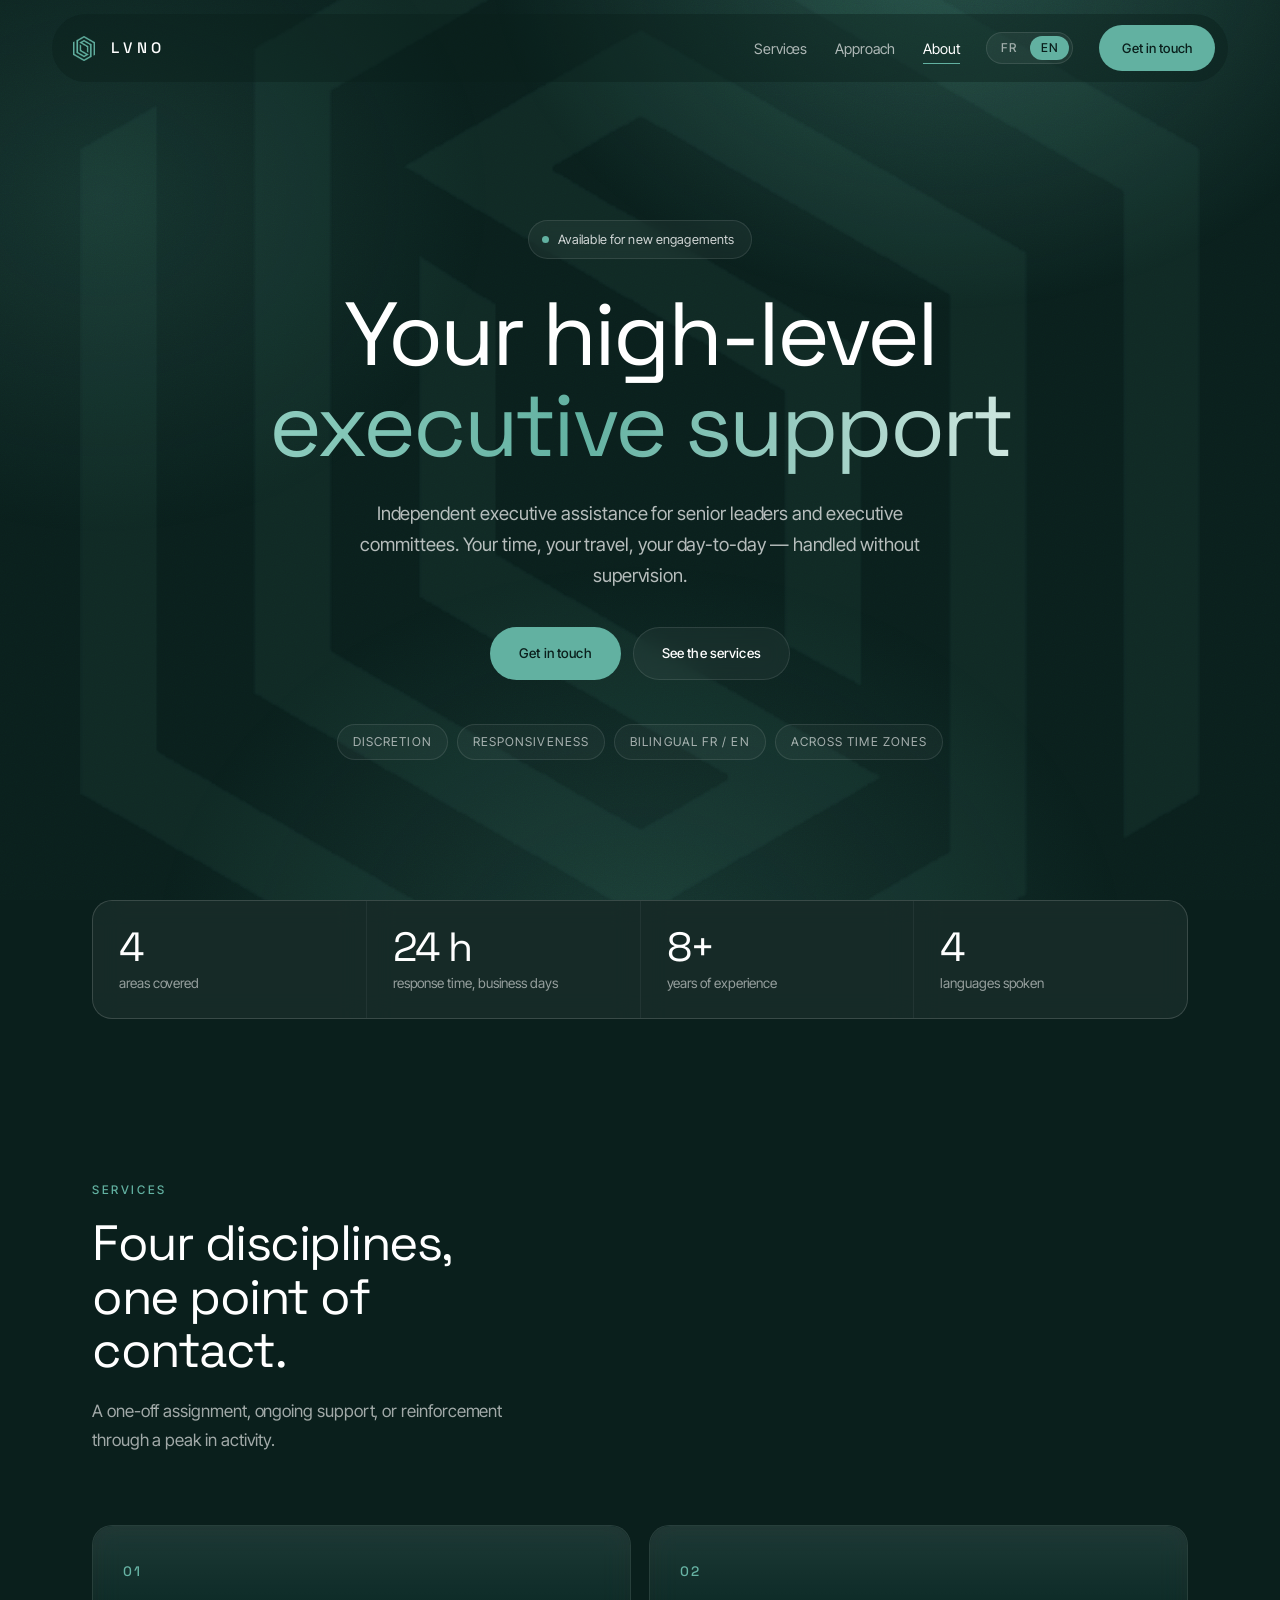
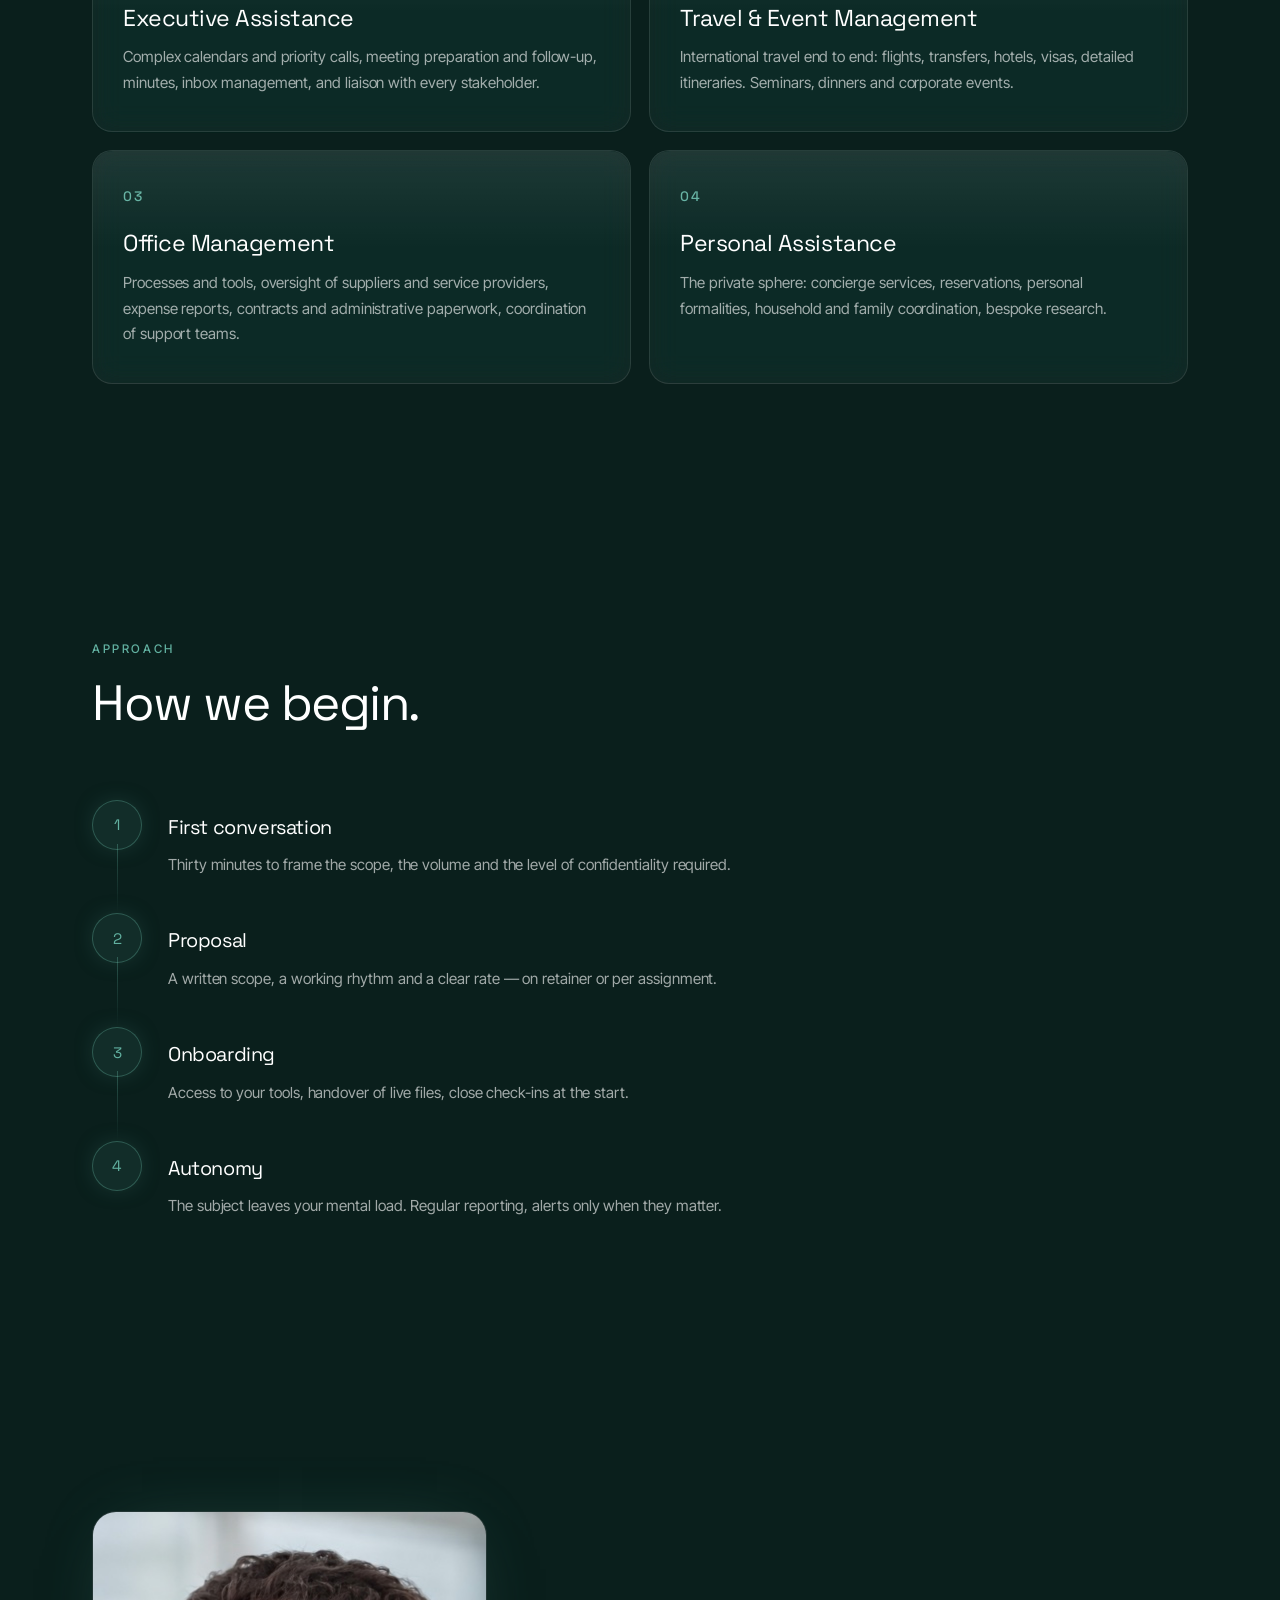
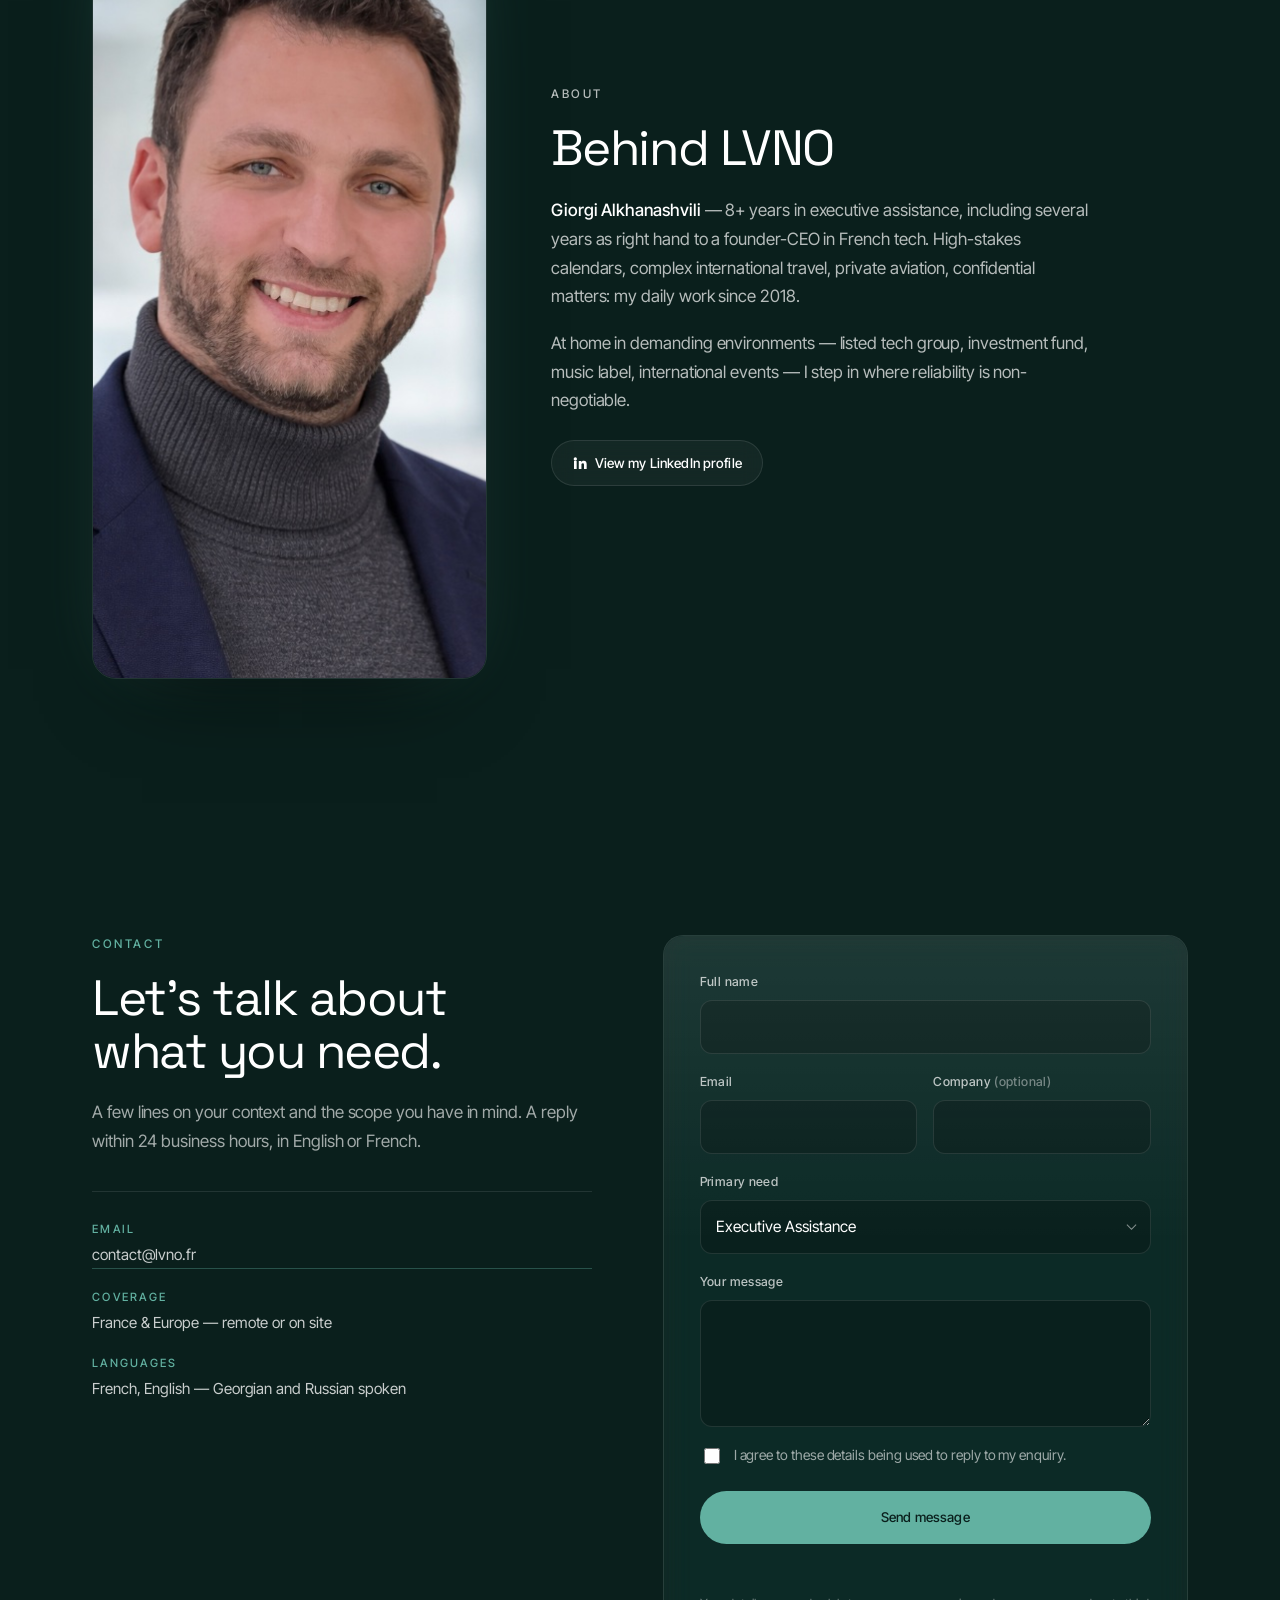
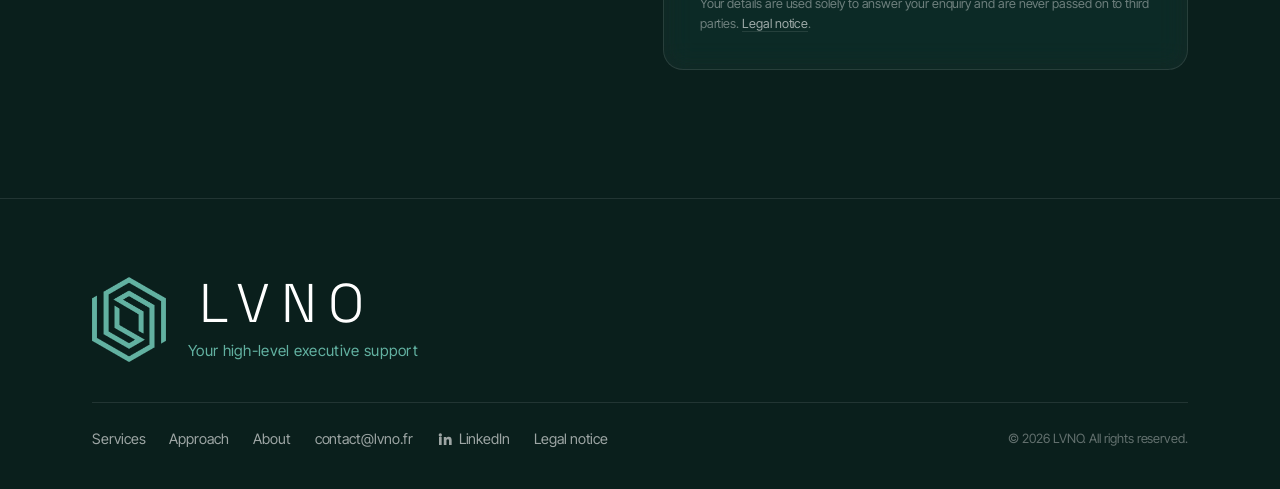
==== en/index.html @ 94e3a3c3 "Direction sombre retenue, site bilingue FR/EN - option B promue en index.html, directions A et C sup" ====
<!DOCTYPE html>
<html lang="en">
<head>
<meta charset="utf-8">
<meta name="viewport" content="width=device-width, initial-scale=1">
<title>LVNO — Your high-level executive support</title>
<meta name="description" content="LVNO — premium executive assistance for senior leaders and executive committees. High-stakes calendars, international travel, office management, personal assistance.">
<meta name="theme-color" content="#0A1F1C">
<link rel="canonical" href="https://lvno.fr/en/">
<link rel="alternate" hreflang="fr" href="https://lvno.fr/">
<link rel="alternate" hreflang="en" href="https://lvno.fr/en/">
<link rel="alternate" hreflang="x-default" href="https://lvno.fr/">

<meta property="og:type" content="website">
<meta property="og:url" content="https://lvno.fr/en/">
<meta property="og:site_name" content="LVNO">
<meta property="og:title" content="LVNO — Your high-level executive support">
<meta property="og:description" content="Premium executive assistance for senior leaders and executive committees. Absolute discretion, unwavering standards.">
<meta property="og:locale" content="en_GB">
<meta property="og:locale:alternate" content="fr_FR">

<link rel="icon" href="/assets/img/favicon.png" sizes="180x180">
<link rel="apple-touch-icon" href="/assets/img/favicon.png">
<link rel="preconnect" href="https://fonts.googleapis.com">
<link rel="preconnect" href="https://fonts.gstatic.com" crossorigin>
<link href="https://fonts.googleapis.com/css2?family=Space+Grotesk:wght@300;400;500;600&family=Inter+Tight:wght@300;400;500&display=swap" rel="stylesheet">
<link rel="stylesheet" href="/assets/css/base.css">
<link rel="stylesheet" href="/assets/css/style.css">

<script type="application/ld+json">
{
  "@context": "https://schema.org",
  "@type": "ProfessionalService",
  "name": "LVNO",
  "description": "Premium executive assistance for senior leaders and executive committees.",
  "url": "https://lvno.fr/en/",
  "email": "contact@lvno.fr",
  "areaServed": "Europe",
  "availableLanguage": ["en", "fr"],
  "slogan": "Your high-level executive support",
  "founder": {
    "@type": "Person",
    "name": "Giorgi Alkhanashvili",
    "jobTitle": "Executive Assistant",
    "sameAs": "https://www.linkedin.com/in/giorgi-alkhanashvili"
  }
}
</script>
</head>
<body>

<a class="skip-link" href="#services">Skip to content</a>
<div class="aura" aria-hidden="true"></div>
<div class="grain" aria-hidden="true"></div>
<div class="progress" data-progress aria-hidden="true"></div>

<header class="hdr" data-header>
  <div class="hdr-pill">
    <a class="wordmark" href="#top" aria-label="LVNO, home">
      <span class="mark mark-sm" aria-hidden="true"></span>
      <span class="wordmark-txt">LVNO</span>
    </a>

    <nav class="nav" data-nav aria-label="Main navigation">
      <ul>
        <li><a href="#services">Services</a></li>
        <li><a href="#approach">Approach</a></li>
        <li><a href="#about">About</a></li>
      </ul>
    </nav>

    <p class="lang" aria-label="Site language">
      <a href="/" hreflang="fr" lang="fr">FR</a>
      <span class="lang-on" aria-current="true">EN</span>
    </p>

    <a class="btn btn-solid hdr-cta" href="#contact">Get in touch</a>

    <button class="burger" data-nav-toggle aria-expanded="false"
            aria-label="Open menu" data-label-open="Open menu" data-label-close="Close menu">
      <span></span><span></span>
    </button>
  </div>
</header>

<main id="top">

  <!-- ================================================================ HERO -->
  <section class="hero">
    <div class="container hero-in">
      <p class="badge reveal"><i aria-hidden="true"></i>Available for new engagements</p>
      <h1 class="display reveal" data-delay="1">
        Your high-level<br><span class="grad">executive support</span>
      </h1>
      <p class="lede reveal" data-delay="2">
        Independent executive assistance for senior leaders and executive committees.
        Your time, your travel, your day-to-day — handled without supervision.
      </p>
      <div class="actions reveal" data-delay="3">
        <a class="btn btn-solid" href="#contact">Get in touch</a>
        <a class="btn btn-glass" href="#services">See the services</a>
      </div>
      <ul class="chips reveal" data-delay="4">
        <li>Discretion</li><li>Responsiveness</li><li>Bilingual FR&nbsp;/&nbsp;EN</li><li>Across time zones</li>
      </ul>
    </div>
    <span class="hero-mark mark" aria-hidden="true"></span>
  </section>

  <!-- =============================================================== STATS -->
  <section class="stats-band" aria-label="Key figures">
    <div class="container">
      <ul class="stats">
        <li class="reveal">
          <strong><span data-count-to="4">4</span></strong>
          <span class="stat-lbl">areas covered</span>
        </li>
        <li class="reveal" data-delay="1">
          <strong><span data-count-to="24">24</span> h</strong>
          <span class="stat-lbl">response time, business days</span>
        </li>
        <li class="reveal" data-delay="2">
          <strong><span data-count-to="8">8</span>+</strong>
          <span class="stat-lbl">years of experience</span>
        </li>
        <li class="reveal" data-delay="3">
          <strong><span data-count-to="4">4</span></strong>
          <span class="stat-lbl">languages spoken</span>
        </li>
      </ul>
    </div>
  </section>

  <!-- ============================================================ SERVICES -->
  <section class="sec services" id="services">
    <div class="container">
      <header class="sec-head reveal">
        <p class="tag">Services</p>
        <h2 class="h2">Four disciplines,<br>one point of contact.</h2>
        <p class="sec-lede">A one-off assignment, ongoing support, or reinforcement through a peak in activity.</p>
      </header>

      <div class="bento" data-spotlight>
        <article class="glass tile reveal">
          <span class="tile-n">01</span>
          <h3>Executive Assistance</h3>
          <p>Complex calendars and priority calls, meeting preparation and follow-up, minutes, inbox management, and liaison with every stakeholder.</p>
        </article>
        <article class="glass tile reveal" data-delay="1">
          <span class="tile-n">02</span>
          <h3>Travel &amp; Event Management</h3>
          <p>International travel end to end: flights, transfers, hotels, visas, detailed itineraries. Seminars, dinners and corporate events.</p>
        </article>
        <article class="glass tile reveal" data-delay="2">
          <span class="tile-n">03</span>
          <h3>Office Management</h3>
          <p>Processes and tools, oversight of suppliers and service providers, expense reports, contracts and administrative paperwork, coordination of support teams.</p>
        </article>
        <article class="glass tile reveal" data-delay="3">
          <span class="tile-n">04</span>
          <h3>Personal Assistance</h3>
          <p>The private sphere: concierge services, reservations, personal formalities, household and family coordination, bespoke research.</p>
        </article>
      </div>
    </div>
  </section>

  <!-- ============================================================ APPROACH -->
  <section class="sec methode" id="approach">
    <div class="container">
      <header class="sec-head reveal">
        <p class="tag">Approach</p>
        <h2 class="h2">How we begin.</h2>
      </header>
      <ol class="stepper">
        <li class="stp reveal"><span class="stp-n">1</span>
          <div><h3>First conversation</h3><p>Thirty minutes to frame the scope, the volume and the level of confidentiality required.</p></div></li>
        <li class="stp reveal" data-delay="1"><span class="stp-n">2</span>
          <div><h3>Proposal</h3><p>A written scope, a working rhythm and a clear rate — on retainer or per assignment.</p></div></li>
        <li class="stp reveal" data-delay="2"><span class="stp-n">3</span>
          <div><h3>Onboarding</h3><p>Access to your tools, handover of live files, close check-ins at the start.</p></div></li>
        <li class="stp reveal" data-delay="3"><span class="stp-n">4</span>
          <div><h3>Autonomy</h3><p>The subject leaves your mental load. Regular reporting, alerts only when they matter.</p></div></li>
      </ol>
    </div>
  </section>

  <!-- =============================================================== ABOUT -->
  <section class="sec about" id="about">
    <div class="container about-grid">
      <figure class="portrait reveal">
        <img src="/assets/img/giorgi.jpg" width="659" height="768"
             alt="Portrait of Giorgi Alkhanashvili" loading="lazy" decoding="async">
      </figure>

      <div class="about-text">
        <p class="tag reveal">About</p>
        <h2 class="h2 reveal" data-delay="1">Behind LVNO</h2>
        <p class="reveal" data-delay="2">
          <strong>Giorgi Alkhanashvili</strong> — 8+ years in executive assistance,
          including several years as right hand to a founder-CEO in French tech.
          High-stakes calendars, complex international travel, private aviation,
          confidential matters: my daily work since 2018.
        </p>
        <p class="reveal" data-delay="3">
          At home in demanding environments — listed tech group, investment fund,
          music label, international events — I step in where reliability
          is non-negotiable.
        </p>
        <p class="reveal" data-delay="4">
          <a class="btn btn-glass btn-sm" href="https://www.linkedin.com/in/giorgi-alkhanashvili"
             target="_blank" rel="noopener noreferrer">
            <svg class="ico" viewBox="0 0 24 24" fill="currentColor" aria-hidden="true"><path d="M4.98 3.5a2.5 2.5 0 1 1 0 5 2.5 2.5 0 0 1 0-5ZM3 9h4v12H3V9Zm7 0h3.8v1.7h.05c.53-1 1.83-2.05 3.76-2.05C21.15 8.65 22 10.9 22 14v7h-4v-6.2c0-1.5-.53-2.5-1.85-2.5-1 0-1.6.67-1.87 1.32-.1.23-.12.55-.12.87V21h-4V9Z"/></svg>
            View my LinkedIn profile
          </a>
        </p>
      </div>
    </div>
  </section>

  <!-- ============================================================= CONTACT -->
  <section class="sec contact" id="contact">
    <div class="container contact-grid">
      <div>
        <p class="tag reveal">Contact</p>
        <h2 class="h2 reveal" data-delay="1">Let’s talk about<br>what you need.</h2>
        <p class="sec-lede reveal" data-delay="2">
          A few lines on your context and the scope you have in mind.
          A reply within 24 business hours, in English or French.
        </p>
        <ul class="meta reveal" data-delay="3">
          <li><span>Email</span><a href="mailto:contact@lvno.fr">contact@lvno.fr</a></li>
          <li><span>Coverage</span>France &amp; Europe — remote or on site</li>
          <li><span>Languages</span>French, English — Georgian and Russian spoken</li>
        </ul>
      </div>

      <form class="glass form reveal" data-delay="2" data-form
            action="https://formspree.io/f/REMPLACER_PAR_VOTRE_ID" method="POST" novalidate
            data-msg-invalid="Please complete the highlighted fields."
            data-msg-unset="This form is not configured yet: add your Formspree URL to the form’s action attribute. In the meantime, please write to contact@lvno.fr."
            data-msg-sending="Sending…"
            data-msg-ok="Message sent. You will hear back within 24 business hours."
            data-msg-error="Sending failed. Please try again, or write to contact@lvno.fr.">
        <div class="f"><label for="f-name">Full name</label>
          <input id="f-name" name="name" type="text" autocomplete="name" required></div>
        <div class="f2">
          <div class="f"><label for="f-mail">Email</label>
            <input id="f-mail" name="email" type="email" autocomplete="email" required></div>
          <div class="f"><label for="f-co">Company <em>(optional)</em></label>
            <input id="f-co" name="company" type="text" autocomplete="organization"></div>
        </div>
        <div class="f"><label for="f-need">Primary need</label>
          <div class="sel"><select id="f-need" name="need">
            <option>Executive Assistance</option><option>Travel &amp; Event Management</option>
            <option>Office Management</option><option>Personal Assistance</option>
            <option>Other / to be defined</option>
          </select></div></div>
        <div class="f"><label for="f-msg">Your message</label>
          <textarea id="f-msg" name="message" rows="4" required></textarea></div>
        <label class="consent"><input type="checkbox" name="consent" required>
          <span>I agree to these details being used to reply to my enquiry.</span></label>
        <input class="gotcha" type="text" name="_gotcha" tabindex="-1" autocomplete="off" aria-hidden="true">
        <input type="hidden" name="_subject" value="New enquiry from lvno.fr (EN)">
        <button class="btn btn-solid btn-block" type="submit" data-submit>
          <span class="btn-label">Send message</span></button>
        <p class="form-status" data-status role="status" aria-live="polite"></p>
        <p class="form-note">Your details are used solely to answer your enquiry
          and are never passed on to third parties.
          <a href="/en/legal-notice.html">Legal notice</a>.</p>
      </form>
    </div>
  </section>
</main>

<footer class="ftr">
  <div class="container">
    <div class="ftr-lockup">
      <span class="mark" aria-hidden="true"></span>
      <div>
        <span class="ftr-word">LVNO</span>
        <span class="ftr-base">Your high-level executive support</span>
      </div>
    </div>
    <div class="ftr-bottom">
      <nav class="ftr-nav" aria-label="Footer">
        <a href="#services">Services</a>
        <a href="#approach">Approach</a>
        <a href="#about">About</a>
        <a href="mailto:contact@lvno.fr">contact@lvno.fr</a>
        <a href="https://www.linkedin.com/in/giorgi-alkhanashvili" target="_blank" rel="noopener noreferrer">
          <svg class="ico" viewBox="0 0 24 24" fill="currentColor" aria-hidden="true"><path d="M4.98 3.5a2.5 2.5 0 1 1 0 5 2.5 2.5 0 0 1 0-5ZM3 9h4v12H3V9Zm7 0h3.8v1.7h.05c.53-1 1.83-2.05 3.76-2.05C21.15 8.65 22 10.9 22 14v7h-4v-6.2c0-1.5-.53-2.5-1.85-2.5-1 0-1.6.67-1.87 1.32-.1.23-.12.55-.12.87V21h-4V9Z"/></svg>
          LinkedIn</a>
        <a href="/en/legal-notice.html">Legal notice</a>
      </nav>
      <p class="ftr-legal">© <span data-year>2026</span> LVNO. All rights reserved.</p>
    </div>
  </div>
</footer>

<script src="/assets/js/site.js" defer></script>
<script>
/* Spotlight that follows the cursor across the services grid. */
(function () {
  if (window.matchMedia('(prefers-reduced-motion: reduce)').matches) { return; }
  if (!window.matchMedia('(hover: hover)').matches) { return; }
  var grid = document.querySelector('[data-spotlight]');
  if (!grid) { return; }
  var tiles = Array.prototype.slice.call(grid.querySelectorAll('.tile'));
  var queued = false, ev = null;
  grid.addEventListener('pointermove', function (e) {
    ev = e;
    if (queued) { return; }
    queued = true;
    requestAnimationFrame(function () {
      queued = false;
      tiles.forEach(function (t) {
        var r = t.getBoundingClientRect();
        t.style.setProperty('--mx', (ev.clientX - r.left) + 'px');
        t.style.setProperty('--my', (ev.clientY - r.top) + 'px');
      });
    });
  });
  grid.addEventListener('pointerleave', function () {
    tiles.forEach(function (t) { t.style.removeProperty('--mx'); t.style.removeProperty('--my'); });
  });
})();
</script>
</body>
</html>
---- assets/css/base.css ----
/* ==========================================================================
   LVNO — socle commun aux trois directions
   Charte dérivée du logo : #62B1A1 (hsl 168 34% 54%)
   ========================================================================== */

:root{
  /* --- Marque, extraite du logo --------------------------------------- */
  --brand:      #62B1A1;   /* couleur exacte du logo */
  --brand-600:  #4E9C8C;
  --brand-700:  #3A8172;
  --brand-800:  #2A6156;   /* seuil AA pour du texte sur fond clair */
  --brand-900:  #16382F;

  /* --- Encres et papiers (neutres refroidis vers la teinte 168) ------- */
  --ink:        #0A1F1C;
  --ink-2:      #102B26;
  --ink-3:      #1A3B34;
  --text:       #16241F;
  --muted:      #5F6F6A;
  --paper:      #F7F9F8;
  --tint-50:    #F2F8F6;
  --tint-100:   #E3F0EC;
  --tint-200:   #C7E1DA;
  --line:       #DDE6E3;

  /* --- Rôles : le contraste impose le sens de lecture ----------------- */
  --on-brand:   var(--ink);          /* le blanc sur le vert logo = 2,5:1 */
  --accent-txt: var(--brand-800);    /* vert lisible sur fond clair */
  --on-dark:    rgba(255,255,255,.74);

  --wrap: 1200px;
  --gutter: clamp(20px, 5vw, 52px);
  --ease: cubic-bezier(.22,.61,.36,1);
  --ease-out: cubic-bezier(.16,1,.3,1);
}

*,*::before,*::after{ box-sizing:border-box; }

html{ -webkit-text-size-adjust:100%; }
@media (prefers-reduced-motion:no-preference){ html{ scroll-behavior:smooth; } }

body{
  margin:0;
  background:var(--paper);
  color:var(--text);
  -webkit-font-smoothing:antialiased;
  -moz-osx-font-smoothing:grayscale;
  overflow-x:hidden;
  font-synthesis-weight:none;
}

img,svg{ max-width:100%; display:block; }
a{ color:inherit; text-decoration:none; }
h1,h2,h3,h4{ margin:0; font-weight:inherit; }
p{ margin:0 0 1.1em; }
ul,ol{ margin:0; padding:0; list-style:none; }
button{ font:inherit; color:inherit; }

::selection{ background:var(--brand); color:var(--ink); }

.container{
  width:100%; max-width:var(--wrap);
  margin-inline:auto; padding-inline:var(--gutter);
}

.skip-link{ position:absolute; left:-9999px; top:0; z-index:200;
  background:var(--ink); color:#fff; padding:12px 18px; }
.skip-link:focus{ left:12px; top:12px; }

:focus-visible{ outline:2px solid var(--brand); outline-offset:3px; border-radius:2px; }

.sr-only{
  position:absolute; width:1px; height:1px; padding:0; margin:-1px;
  overflow:hidden; clip:rect(0 0 0 0); white-space:nowrap; border:0;
}

/* ============ Le sigle, recoloré par masque ==============================
   Le PNG du logo sert de masque alpha : la forme prend donc `currentColor`
   et suit la couleur du contexte (vert sur clair, blanc sur sombre).
   ======================================================================== */

.mark{ display:none; aspect-ratio:781/900; }

/* Sans prise en charge des masques, mieux vaut ne rien afficher qu'un aplat. */
@supports ((-webkit-mask-image:url("../img/logo-mask.png")) or (mask-image:url("../img/logo-mask.png"))){
  .mark{
    display:block;
    background-color:currentColor;
    -webkit-mask:url("../img/logo-mask.png") center/contain no-repeat;
            mask:url("../img/logo-mask.png") center/contain no-repeat;
  }
}
.mark-sm{ width:22px; }
.mark-md{ width:34px; }

/* ============ Apparition au défilement ================================= */

.reveal{
  opacity:0; transform:translateY(20px);
  transition:opacity .85s var(--ease-out), transform .85s var(--ease-out);
  transition-delay:calc(var(--d,0) * 90ms);
}
.reveal.is-visible{ opacity:1; transform:none; }

@media (prefers-reduced-motion:reduce){
  *,*::before,*::after{
    animation-duration:.001ms !important; animation-iteration-count:1 !important;
    transition-duration:.001ms !important;
  }
  .reveal{ opacity:1; transform:none; }
}

/* ============ Champ leurre anti-spam =================================== */
.gotcha{ position:absolute; left:-9999px; width:1px; height:1px; opacity:0; }
---- assets/css/style.css ----
/* ==========================================================================
   LVNO — feuille de style du site
   Fond encre, halos dégradés, cartes en verre dépoli, grain fin.
   ========================================================================== */

body{
  --sans:    "Inter Tight", -apple-system, BlinkMacSystemFont, "Segoe UI", Helvetica, sans-serif;
  --display: "Space Grotesk", var(--sans);

  --glass:        rgba(255,255,255,.045);
  --glass-line:   rgba(255,255,255,.10);
  --glass-line-2: rgba(107,190,172,.32);

  background:var(--ink);
  color:var(--on-dark);
  font-family:var(--sans);
  font-size:17px; font-weight:400; line-height:1.68; letter-spacing:-.004em;
}

/* ------------------------------------------------- Halos et grain de fond */
.aura{
  position:fixed; inset:0; z-index:0; pointer-events:none;
  background:
    radial-gradient(58vw 46vw at 74% -6%,  rgba(98,177,161,.30), transparent 62%),
    radial-gradient(46vw 40vw at 8%  22%, rgba(98,177,161,.14), transparent 66%),
    radial-gradient(60vw 50vw at 50% 108%, rgba(98,177,161,.16), transparent 64%);
  animation:breathe 20s ease-in-out infinite alternate;
}
@keyframes breathe{ from{ opacity:.85; transform:scale(1); } to{ opacity:1; transform:scale(1.06); } }

.grain{
  position:fixed; inset:0; z-index:1; pointer-events:none; opacity:.5;
  mix-blend-mode:overlay;
  background-image:url("data:image/svg+xml,%3Csvg xmlns='http://www.w3.org/2000/svg' width='140' height='140'%3E%3Cfilter id='n'%3E%3CfeTurbulence type='fractalNoise' baseFrequency='.9' numOctaves='3'/%3E%3C/filter%3E%3Crect width='140' height='140' filter='url(%23n)' opacity='.42'/%3E%3C/svg%3E");
}

main,.hdr,.ftr{ position:relative; z-index:2; }

.progress{ position:fixed; top:0; left:0; right:0; height:2px; z-index:80; pointer-events:none; }
.progress::after{
  content:""; display:block; height:100%;
  background:linear-gradient(90deg, var(--brand-700), var(--brand));
  transform:scaleX(var(--p,0)); transform-origin:left;
}

/* ------------------------------------------------------- En-tête en pilule */
.hdr{ position:fixed; inset:14px 0 auto 0; z-index:70; padding-inline:var(--gutter); }
.hdr-pill{
  display:flex; align-items:center; gap:26px;
  max-width:var(--wrap); margin-inline:auto;
  padding:10px 12px 10px 20px; border-radius:999px;
  background:rgba(10,31,28,.42); border:1px solid transparent;
  transition:background .5s var(--ease), border-color .5s var(--ease),
             backdrop-filter .5s var(--ease), box-shadow .5s var(--ease);
}
.hdr.is-stuck .hdr-pill{
  background:rgba(10,31,28,.62); border-color:var(--glass-line);
  backdrop-filter:saturate(160%) blur(18px); -webkit-backdrop-filter:saturate(160%) blur(18px);
  box-shadow:0 20px 50px -34px rgba(0,0,0,.9);
}

.wordmark{ display:inline-flex; align-items:center; gap:11px; margin-right:auto; color:var(--brand); }
.wordmark .mark{ filter:drop-shadow(0 0 12px rgba(98,177,161,.5)); }
.wordmark-txt{
  font-family:var(--display); font-size:.95rem; font-weight:500;
  letter-spacing:.32em; text-indent:.32em; color:#fff;
}

.nav ul{ display:flex; gap:28px; }
.nav a{
  font-size:.9rem; color:rgba(255,255,255,.66); padding:6px 0; position:relative;
  transition:color .35s var(--ease);
}
.nav a::after{
  content:""; position:absolute; left:0; right:0; bottom:-1px; height:1px;
  background:var(--brand); transform:scaleX(0); transform-origin:left;
  transition:transform .45s var(--ease);
}
.nav a:hover{ color:#fff; }
.nav a:hover::after,.nav a.is-active::after{ transform:scaleX(1); }
.nav a.is-active{ color:#fff; }

/* --------------------------------------------------- Sélecteur de langue */
.lang{
  display:flex; align-items:center; gap:2px; margin:0; padding:3px; flex:none;
  border-radius:999px; background:rgba(255,255,255,.05); border:1px solid var(--glass-line);
  font-size:.76rem; font-weight:500; letter-spacing:.06em;
}
.lang a,.lang .lang-on{ padding:5px 11px; border-radius:999px; line-height:1.2; }
.lang .lang-on{ background:var(--brand); color:var(--on-brand); }
.lang a{ color:rgba(255,255,255,.58); transition:color .3s var(--ease), background .3s var(--ease); }
.lang a:hover{ color:#fff; background:rgba(255,255,255,.07); }

.burger{
  display:none; width:40px; height:40px; padding:0; position:relative;
  background:none; border:1px solid var(--glass-line); border-radius:999px; cursor:pointer;
}
.burger span{
  position:absolute; left:11px; right:11px; height:1px; background:#fff;
  transition:transform .35s var(--ease);
}
.burger span:first-child{ top:16px; }
.burger span:last-child{ bottom:16px; }
.burger[aria-expanded="true"] span:first-child{ transform:translateY(4px) rotate(45deg); }
.burger[aria-expanded="true"] span:last-child{ transform:translateY(-4px) rotate(-45deg); }

/* ------------------------------------------------------------- Boutons */
.btn{
  display:inline-flex; align-items:center; justify-content:center; gap:.5em;
  padding:14px 28px; border:1px solid transparent; border-radius:999px;
  font-size:.84rem; font-weight:500; letter-spacing:.01em; cursor:pointer;
  transition:background .4s var(--ease), color .4s var(--ease),
             transform .4s var(--ease), box-shadow .4s var(--ease), border-color .4s var(--ease);
}
/* Le vert du logo n'accepte pas de blanc lisible : texte encre. */
.btn-solid{ background:var(--brand); color:var(--on-brand); font-weight:500; box-shadow:0 0 0 0 rgba(98,177,161,.5); }
.btn-solid:hover{ background:#78C0B1; transform:translateY(-2px); box-shadow:0 16px 44px -18px rgba(98,177,161,.75); }
.btn-glass{ background:var(--glass); color:#fff; border-color:var(--glass-line);
  backdrop-filter:blur(10px); -webkit-backdrop-filter:blur(10px); }
.btn-glass:hover{ border-color:var(--glass-line-2); transform:translateY(-2px); }
.btn-block{ width:100%; }
.btn[disabled]{ opacity:.55; cursor:progress; transform:none; }
.hdr-cta{ padding:11px 22px; font-size:.82rem; }
.btn-sm{ padding:11px 20px; font-size:.84rem; }
.ico{ width:16px; height:16px; flex:none; }

/* ---------------------------------------------------------------- Hero */
.hero{
  position:relative; min-height:100svh; display:grid; place-items:center;
  padding:170px 0 90px; text-align:center; overflow:hidden;
}
.hero-in{ position:relative; z-index:2; }
.hero-mark{
  position:absolute; z-index:0; bottom:-24vh; left:50%;
  width:min(96vw,1120px); transform:translateX(-50%);
  color:var(--brand); opacity:.07; pointer-events:none;
}

.badge{
  display:inline-flex; align-items:center; gap:9px; margin:0 auto 30px;
  padding:8px 17px 8px 13px; border-radius:999px;
  background:var(--glass); border:1px solid var(--glass-line);
  backdrop-filter:blur(10px); -webkit-backdrop-filter:blur(10px);
  font-size:.8rem; letter-spacing:.01em; color:rgba(255,255,255,.8);
}
.badge i{ width:7px; height:7px; border-radius:50%; background:var(--brand); flex:none;
  box-shadow:0 0 0 0 rgba(98,177,161,.7); animation:pulse 2.6s ease-out infinite; }
@keyframes pulse{
  0%{ box-shadow:0 0 0 0 rgba(98,177,161,.65); }
  70%{ box-shadow:0 0 0 9px rgba(98,177,161,0); }
  100%{ box-shadow:0 0 0 0 rgba(98,177,161,0); }
}

.display{
  font-family:var(--display); font-weight:400;
  font-size:clamp(2.7rem,7.4vw,5.6rem); line-height:1.02; letter-spacing:-.035em;
  color:#fff; margin:0 auto 26px; max-width:19ch;
}
.grad{
  background:linear-gradient(96deg,#8FCDBF 0%,#62B1A1 42%,#CFE7E0 100%);
  -webkit-background-clip:text; background-clip:text;
  -webkit-text-fill-color:transparent; color:transparent;
}
.lede{ font-size:clamp(1.02rem,1.5vw,1.16rem); color:rgba(255,255,255,.7); max-width:56ch; margin:0 auto 36px; }
.actions{ display:flex; justify-content:center; gap:12px; flex-wrap:wrap; }

.chips{ display:flex; justify-content:center; gap:9px; flex-wrap:wrap; margin-top:44px; }
.chips li{
  padding:7px 15px; border-radius:999px;
  background:rgba(255,255,255,.035); border:1px solid var(--glass-line);
  font-size:.76rem; letter-spacing:.09em; text-transform:uppercase; color:rgba(255,255,255,.62);
}

/* ---------------------------------------------- Repères sous le hero */
.stats-band{ position:relative; z-index:2; padding:0 0 clamp(16px,3vw,34px); }
.stats{
  display:grid; grid-template-columns:repeat(4,minmax(0,1fr)); gap:1px;
  background:var(--glass-line);
  border:1px solid var(--glass-line); border-radius:20px; overflow:hidden;
}
.stats li{
  display:grid; gap:6px; align-content:start;
  padding:26px 26px 24px; background:rgba(10,31,28,.46);
  backdrop-filter:blur(12px); -webkit-backdrop-filter:blur(12px);
  transition:background .45s var(--ease);
}
.stats li:hover{ background:rgba(98,177,161,.07); }
.stats strong{
  font-family:var(--display); font-weight:400;
  font-size:clamp(1.9rem,3.3vw,2.55rem); line-height:1; letter-spacing:-.035em; color:#fff;
}
/* Cible le libellé seul : le <span> du compteur vit dans <strong>. */
.stat-lbl{ font-size:.85rem; line-height:1.45; color:rgba(255,255,255,.55); }

/* ------------------------------------------------------------ Sections */
.sec{ padding:clamp(80px,10vw,140px) 0; }
.tag{ margin:0 0 16px; font-size:.74rem; font-weight:500; letter-spacing:.22em; text-transform:uppercase; color:var(--brand); }
.h2{
  font-family:var(--display); font-weight:400;
  font-size:clamp(1.95rem,4.2vw,3.1rem); line-height:1.08; letter-spacing:-.03em; color:#fff; margin:0;
}
.sec-head{ max-width:46ch; margin-bottom:clamp(44px,5.5vw,72px); }
.sec-lede{ margin:20px 0 0; color:rgba(255,255,255,.62); max-width:50ch; }

/* Surface en verre, réutilisée par les tuiles et le formulaire */
.glass{
  position:relative;
  background:var(--glass); border:1px solid var(--glass-line); border-radius:20px;
  backdrop-filter:blur(14px) saturate(150%); -webkit-backdrop-filter:blur(14px) saturate(150%);
}
.glass::before{
  content:""; position:absolute; inset:0; border-radius:inherit; pointer-events:none;
  background:linear-gradient(180deg, rgba(255,255,255,.07), transparent 42%);
}

/* Grille de services + halo au curseur */
.bento{ display:grid; grid-template-columns:repeat(2,minmax(0,1fr)); gap:18px; }
.tile{ padding:34px 30px 36px; overflow:hidden; transition:border-color .45s var(--ease), transform .45s var(--ease); }
.tile::after{
  content:""; position:absolute; inset:0; border-radius:inherit; pointer-events:none;
  opacity:0; transition:opacity .4s var(--ease);
  background:radial-gradient(240px circle at var(--mx,50%) var(--my,50%), rgba(98,177,161,.16), transparent 70%);
}
.tile:hover{ border-color:var(--glass-line-2); transform:translateY(-3px); }
.tile:hover::after{ opacity:1; }
.tile-n{
  display:block; margin-bottom:22px;
  font-family:var(--display); font-size:.86rem; font-weight:500;
  letter-spacing:.16em; color:var(--brand);
}
.tile h3{
  font-family:var(--display); font-size:1.44rem; font-weight:400;
  letter-spacing:-.02em; line-height:1.2; color:#fff; margin:0 0 12px;
}
.tile p{ margin:0; font-size:.95rem; color:rgba(255,255,255,.62); }

/* Méthode : jalonnier vertical */
.stepper{ display:grid; gap:0; max-width:760px; }
.stp{ display:grid; grid-template-columns:52px 1fr; gap:24px; padding-bottom:36px; position:relative; }
.stp:not(:last-child)::before{
  content:""; position:absolute; left:25px; top:44px; bottom:0; width:1px;
  background:linear-gradient(180deg, var(--glass-line-2), transparent);
}
.stp-n{
  width:50px; height:50px; display:grid; place-items:center; border-radius:50%;
  background:rgba(98,177,161,.10); border:1px solid var(--glass-line-2);
  font-family:var(--display); font-size:.95rem; color:var(--brand);
  box-shadow:0 0 26px -10px rgba(98,177,161,.5);
}
.stp h3{ font-family:var(--display); font-size:1.24rem; font-weight:400; letter-spacing:-.02em; color:#fff; margin:11px 0 8px; }
.stp p{ margin:0; font-size:.95rem; color:rgba(255,255,255,.62); }

/* À propos : portrait à gauche, texte à droite */
.about-grid{
  display:grid; grid-template-columns:minmax(0,.62fr) minmax(0,1fr);
  gap:clamp(32px,5vw,72px); align-items:center;
}
.portrait{ margin:0; max-width:420px; }
.portrait img{
  width:100%; aspect-ratio:4/5; object-fit:cover; object-position:50% 20%;
  border-radius:24px; border:1px solid var(--glass-line);
  box-shadow:0 40px 90px -50px rgba(0,0,0,.9), 0 0 70px -26px rgba(98,177,161,.32);
}
.about-text p{ color:rgba(255,255,255,.7); max-width:54ch; }
.about-text strong{ color:#fff; font-weight:500; }
.about-text .h2{ margin-bottom:22px; }
.about-text .btn{ margin-top:6px; }

/* Contact */
.contact-grid{ display:grid; grid-template-columns:minmax(0,1fr) minmax(0,1.05fr); gap:clamp(40px,5.5vw,84px); align-items:start; }
.meta{ margin-top:36px; padding-top:28px; border-top:1px solid var(--glass-line); display:grid; gap:19px; font-size:.95rem; color:rgba(255,255,255,.78); }
.meta li{ display:grid; gap:3px; }
.meta li>span{ font-size:.71rem; font-weight:500; letter-spacing:.2em; text-transform:uppercase; color:var(--brand); }
.meta a{ border-bottom:1px solid var(--glass-line-2); }

.form{ padding:clamp(24px,3.4vw,36px); }
.f{ display:grid; gap:7px; margin-bottom:18px; }
.f2{ display:grid; grid-template-columns:1fr 1fr; gap:0 16px; }
.f label{ font-size:.78rem; font-weight:500; letter-spacing:.03em; color:rgba(255,255,255,.72); }
.f label em{ font-style:normal; color:rgba(255,255,255,.42); }
.f input,.f textarea,.f select{
  width:100%; font:inherit; font-size:.97rem; color:#fff;
  background:rgba(0,0,0,.22); border:1px solid var(--glass-line);
  border-radius:12px; padding:13px 15px;
  transition:border-color .35s var(--ease), background .35s var(--ease), box-shadow .35s var(--ease);
}
.f textarea{ resize:vertical; min-height:110px; line-height:1.6; }
.f input::placeholder,.f textarea::placeholder{ color:rgba(255,255,255,.34); }
.f input:hover,.f textarea:hover,.f select:hover{ border-color:rgba(255,255,255,.2); }
.f input:focus,.f textarea:focus,.f select:focus{
  outline:none; border-color:var(--brand); background:rgba(0,0,0,.3);
  box-shadow:0 0 0 3px rgba(98,177,161,.16);
}
.f [aria-invalid="true"]{ border-color:#D98A72; box-shadow:0 0 0 3px rgba(217,138,114,.14); }
.sel{ position:relative; }
.sel::after{
  content:""; position:absolute; right:16px; top:47%; width:7px; height:7px;
  border-right:1.5px solid rgba(255,255,255,.5); border-bottom:1.5px solid rgba(255,255,255,.5);
  transform:translateY(-50%) rotate(45deg); pointer-events:none;
}
.f select{ appearance:none; -webkit-appearance:none; padding-right:38px; }
.f select option{ background:var(--ink-2); color:#fff; }
.consent{ display:flex; gap:11px; align-items:flex-start; margin:6px 0 24px; cursor:pointer; }
.consent input{ margin-top:3px; width:16px; height:16px; flex:none; accent-color:var(--brand); }
.consent span{ font-size:.87rem; color:rgba(255,255,255,.6); line-height:1.55; }
.form-status{ margin:14px 0 0; font-size:.9rem; min-height:1.4em; }
.form-status.is-ok{ color:var(--brand); }
.form-status.is-error{ color:#E6A38C; }
.form-note{ margin:16px 0 0; font-size:.79rem; line-height:1.55; color:rgba(255,255,255,.4); }
.form-note a{ color:rgba(255,255,255,.6); border-bottom:1px solid var(--glass-line); }
.form-note a:hover{ color:var(--brand); }
.form-sent .f,.form-sent .f2,.form-sent .consent,.form-sent [data-submit]{ display:none; }

/* ------------------------------------------------- Pages légales */
.legal{ padding:clamp(118px,13vw,168px) 0 clamp(56px,7vw,96px); }
.legal-in{ max-width:760px; }
.legal-title{
  font-family:var(--display); font-weight:400;
  font-size:clamp(2rem,4.6vw,3.05rem); line-height:1.06; letter-spacing:-.035em;
  color:#fff; margin:0 0 18px;
}
.legal-lede{
  margin:0 0 clamp(34px,5vw,54px); padding-bottom:clamp(26px,4vw,38px);
  border-bottom:1px solid var(--glass-line);
  font-size:.95rem; color:rgba(255,255,255,.55);
}
.legal section{ margin-bottom:clamp(28px,4vw,42px); }
.legal section:last-child{ margin-bottom:0; }
.legal h2{
  font-family:var(--display); font-weight:400; font-size:1.26rem;
  letter-spacing:-.025em; color:var(--brand); margin:0 0 12px;
}
.legal p{ font-size:.97rem; color:rgba(255,255,255,.7); }
.legal p:last-child{ margin-bottom:0; }
.legal strong{ color:#fff; font-weight:500; }
.legal a{ color:#fff; border-bottom:1px solid var(--glass-line-2); }
.legal a:hover{ color:var(--brand); }

/* Repère visuel sur ce qui reste à renseigner avant mise en ligne */
.todo{
  display:inline-block; padding:1px 9px; border-radius:7px;
  background:rgba(217,138,114,.14); border:1px dashed rgba(217,138,114,.55);
  color:#E6A38C; font-size:.92em;
}

/* --------------------------------------------------------------- Pied */
.ftr{ border-top:1px solid var(--glass-line); padding:clamp(52px,6vw,80px) 0 38px; }
.ftr-lockup{ display:flex; align-items:center; gap:22px; padding-bottom:38px; border-bottom:1px solid var(--glass-line); }
.ftr-lockup .mark{ width:clamp(52px,7vw,74px); color:var(--brand); filter:drop-shadow(0 0 22px rgba(98,177,161,.45)); }
.ftr-word{
  display:block; font-family:var(--display); font-weight:300;
  font-size:clamp(2rem,5.4vw,3.4rem); line-height:1;
  letter-spacing:.2em; text-indent:.2em; color:#fff;
}
.ftr-base{ display:block; margin-top:8px; font-size:.95rem; letter-spacing:.02em; color:var(--brand); }
.ftr-bottom{ display:flex; justify-content:space-between; align-items:center; gap:20px; flex-wrap:wrap; padding-top:24px; }
.ftr-slim{ padding-top:0; }
.ftr-nav{ display:flex; gap:12px 24px; flex-wrap:wrap; font-size:.9rem; color:rgba(255,255,255,.6); }
.ftr-nav a{ display:inline-flex; align-items:center; gap:6px; transition:color .35s var(--ease); }
.ftr-nav a:hover{ color:var(--brand); }
.ftr-legal{ margin:0; font-size:.8rem; color:rgba(255,255,255,.36); }

/* ---------------------------------------------------------- Responsive */
@media (max-width:980px){
  .contact-grid{ grid-template-columns:1fr; }
  .about-grid{ grid-template-columns:1fr; }
  .portrait{ max-width:320px; }
  .stats{ grid-template-columns:repeat(2,minmax(0,1fr)); }
}
@media (max-width:760px){ .bento{ grid-template-columns:1fr; } }
@media (max-width:900px){
  .nav,.hdr-cta{ display:none; }
  .burger{ display:block; }
  .hdr-pill{
    background:rgba(10,31,28,.72); border-color:var(--glass-line);
    backdrop-filter:saturate(160%) blur(18px); -webkit-backdrop-filter:saturate(160%) blur(18px);
    position:relative;
  }
  .nav.is-open{ display:block; position:absolute; top:calc(100% + 10px); left:0; right:0;
    background:rgba(10,31,28,.94); border:1px solid var(--glass-line); border-radius:18px;
    backdrop-filter:blur(18px); -webkit-backdrop-filter:blur(18px);
    box-shadow:0 30px 60px -40px rgba(0,0,0,.95); }
  .nav.is-open ul{ flex-direction:column; gap:0; padding:6px 20px 14px; }
  .nav.is-open li+li{ border-top:1px solid var(--glass-line); }
  .nav.is-open a{ display:block; padding:14px 0; font-size:1rem; color:#fff; }
  body.nav-open{ overflow:hidden; }
}
@media (max-width:680px){
  body{ font-size:16px; }
  .stats{ grid-template-columns:1fr; border-radius:16px; }
  .stats li{ padding:20px 22px; }
  .lang{ font-size:.72rem; }
  .lang a,.lang .lang-on{ padding:5px 9px; }
  .hero{ min-height:auto; padding:140px 0 70px; }
  .btn{ width:100%; }
  .f2{ grid-template-columns:1fr; gap:0; }
  .grain{ display:none; }
  .ftr-lockup{ flex-direction:column; align-items:flex-start; gap:16px; }
}
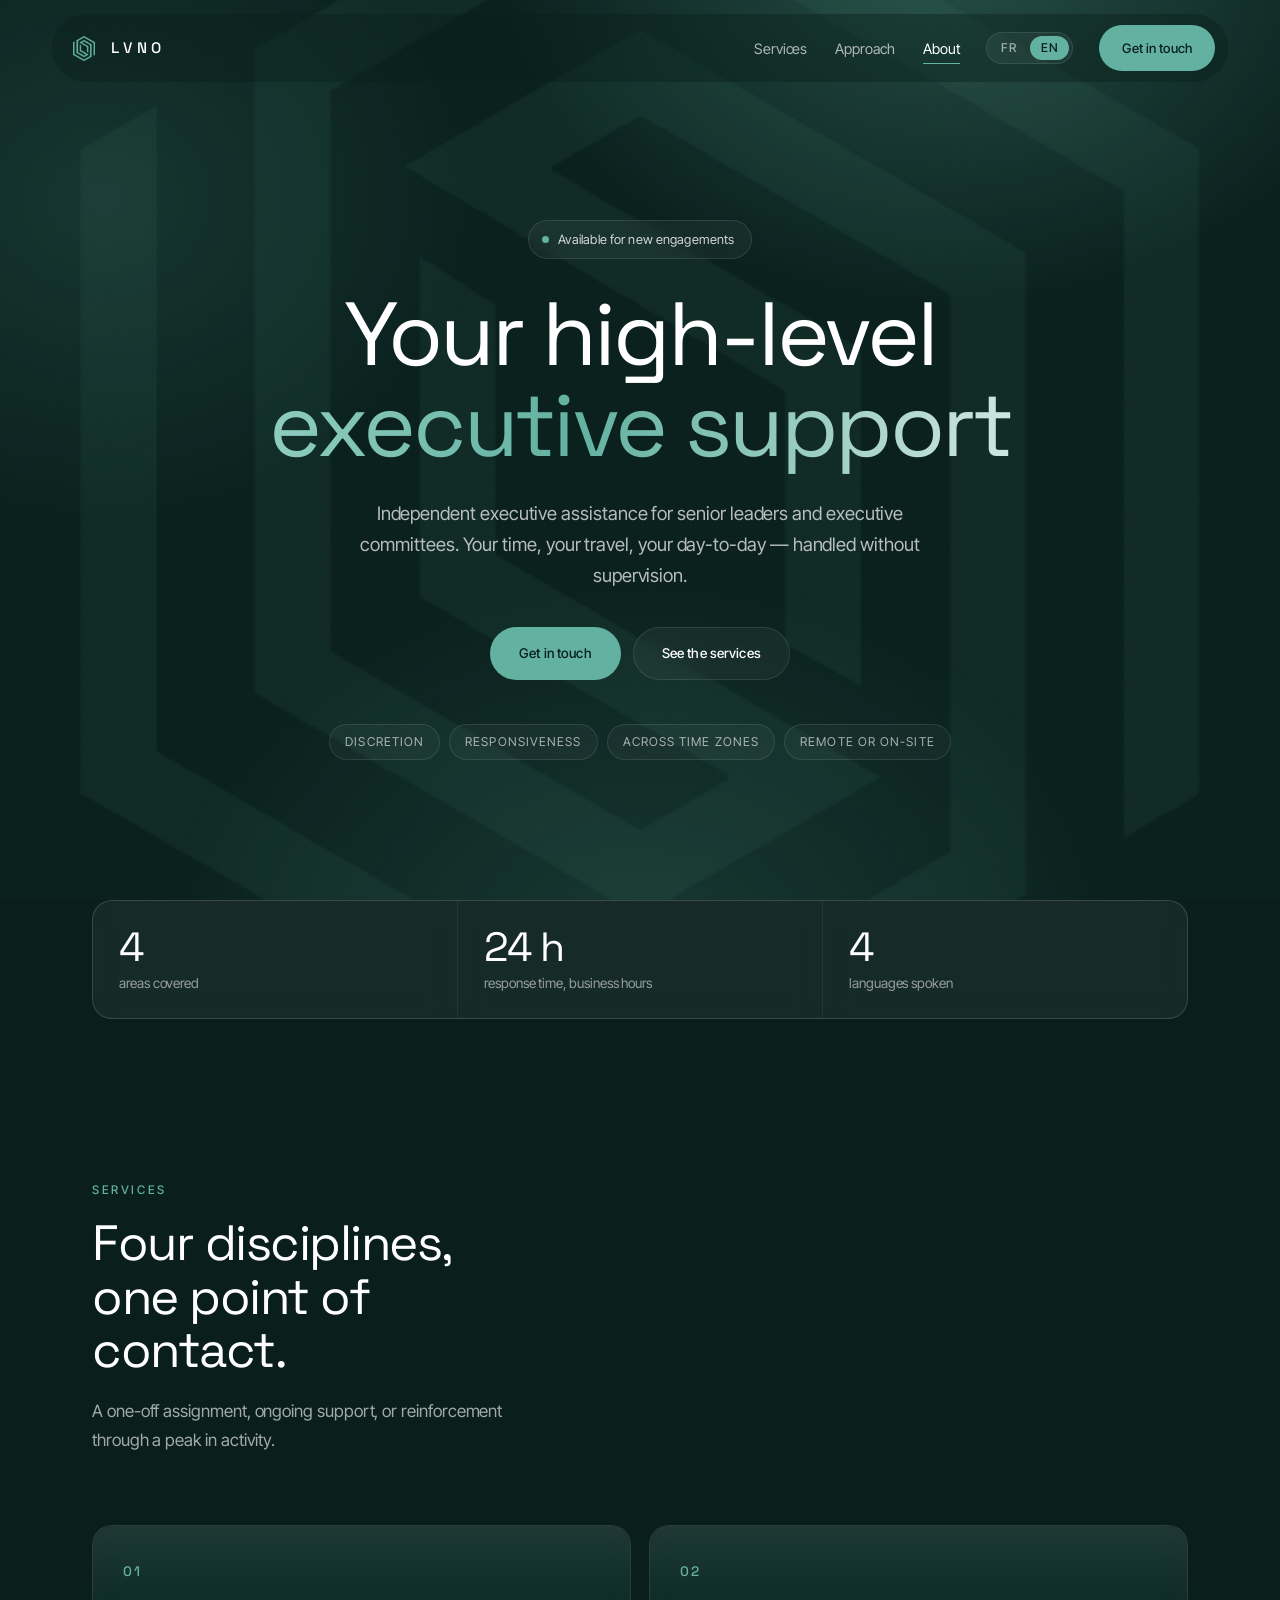
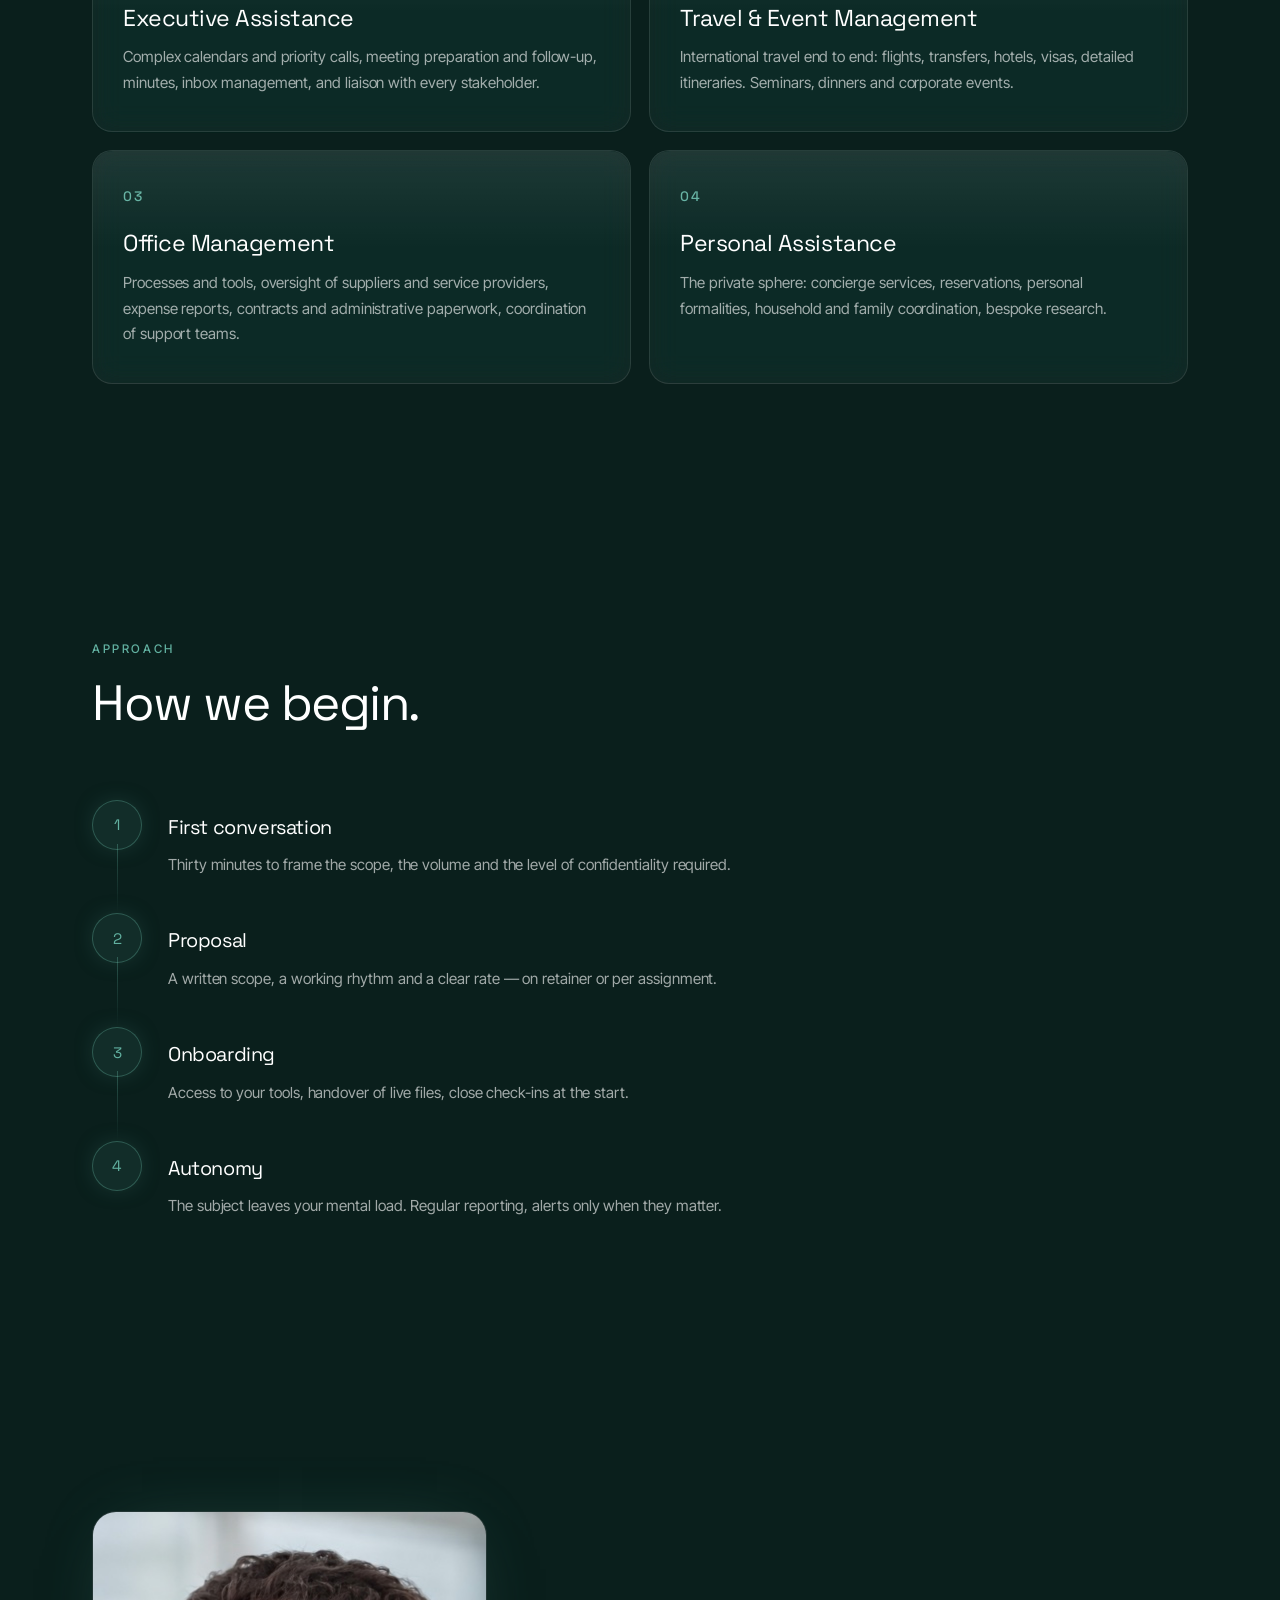
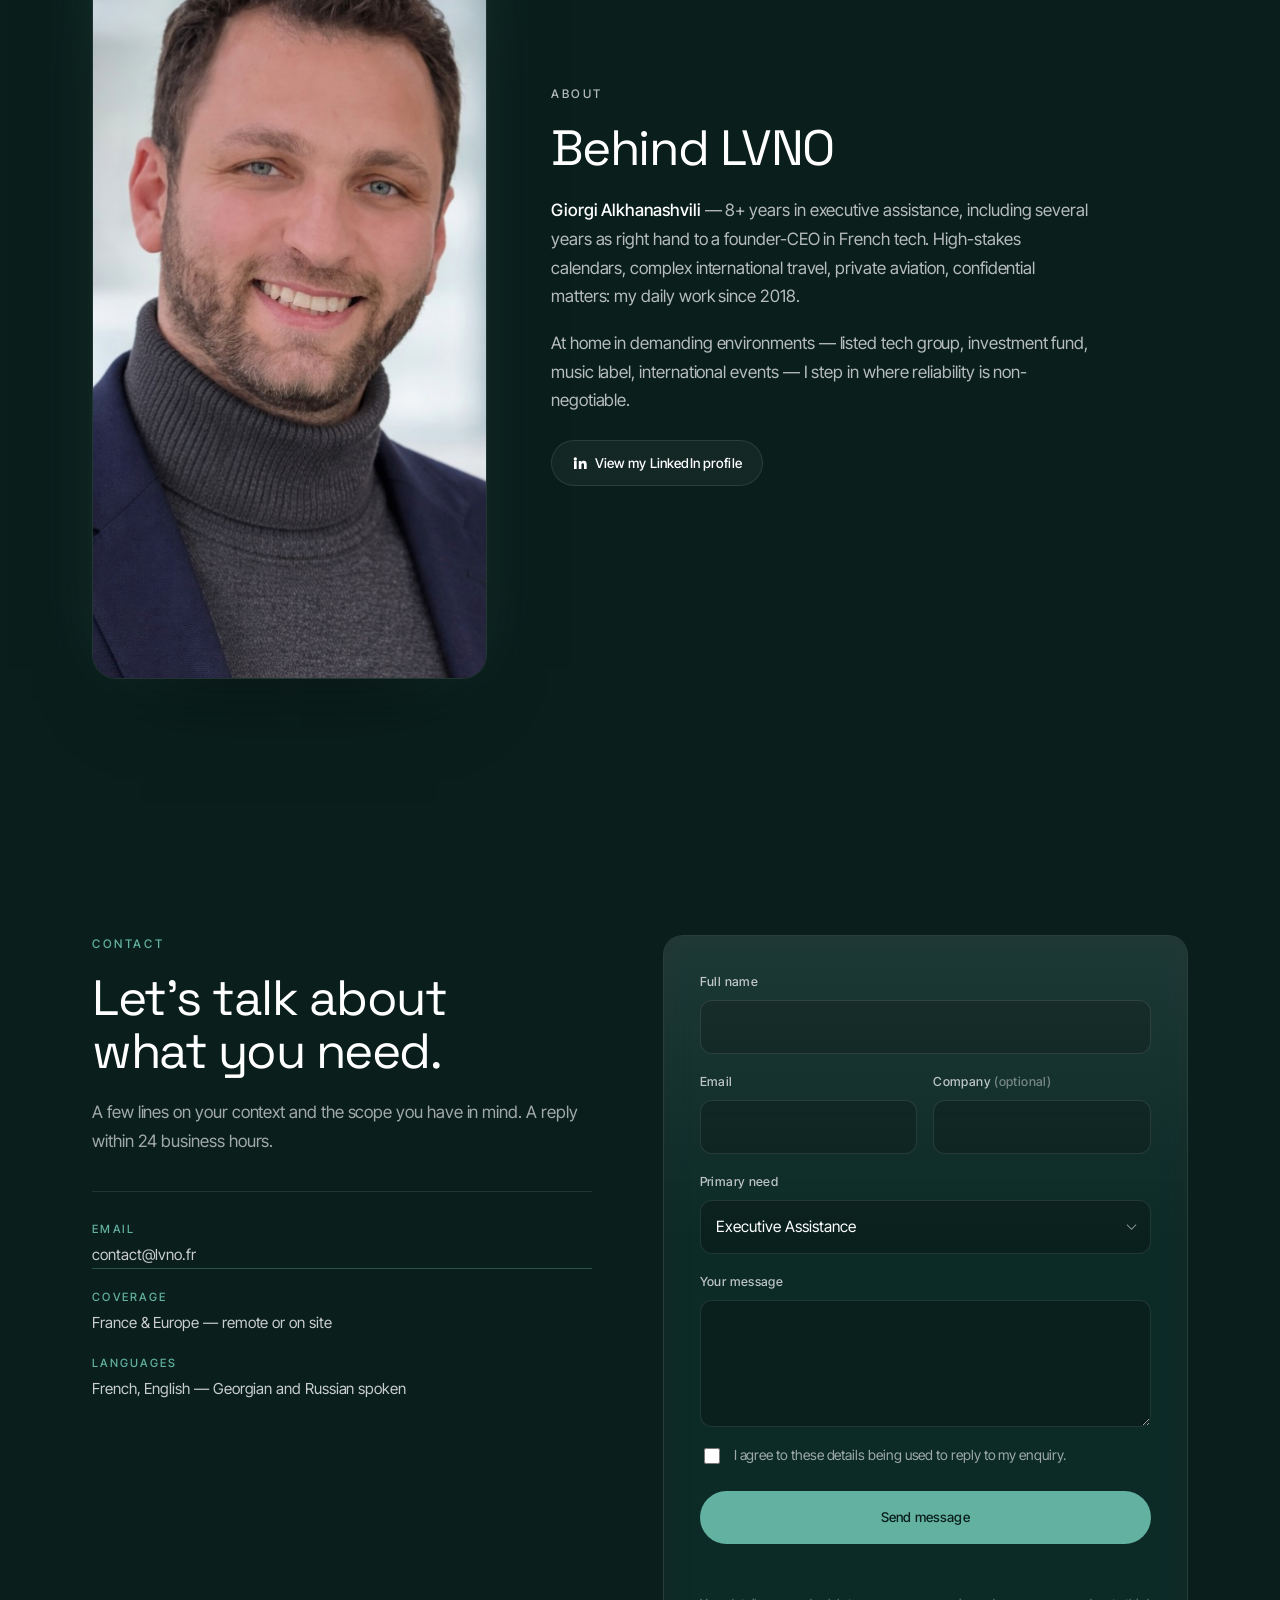
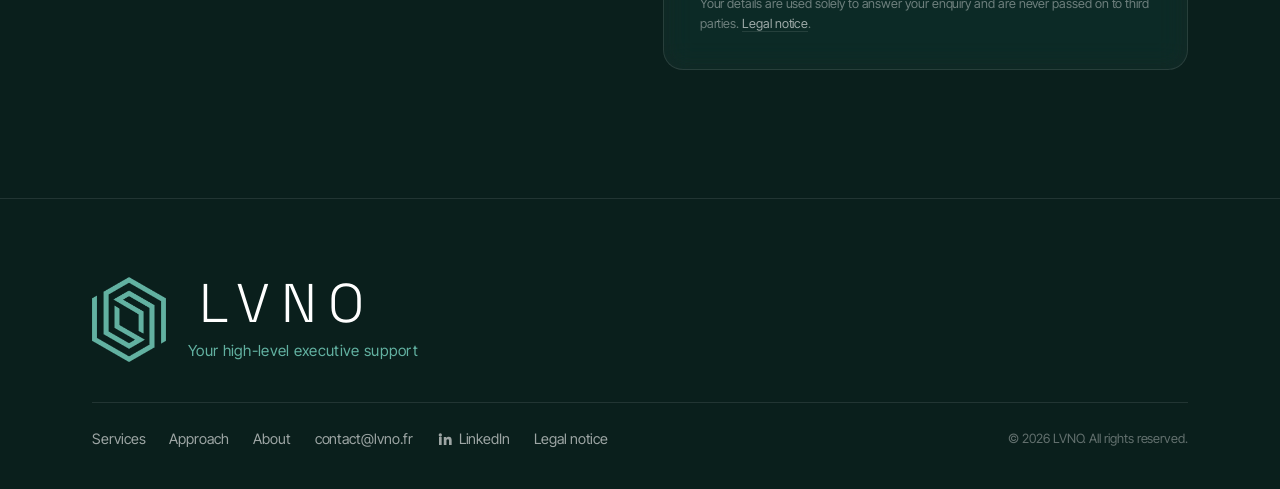
==== commit 77277c94: "Cohérence : pastilles, repères à 3 cartes, baseline non traduite - pastille « bilingue FR/EN » retir" ====
--- a/en/index.html
+++ b/en/index.html
@@ -36,7 +36,7 @@
   "url": "https://lvno.fr/en/",
   "email": "contact@lvno.fr",
   "areaServed": "Europe",
-  "availableLanguage": ["en", "fr"],
+  "availableLanguage": ["en", "fr", "ka", "ru"],
   "slogan": "Your high-level executive support",
   "founder": {
     "@type": "Person",
@@ -101,7 +101,7 @@
         <a class="btn btn-glass" href="#services">See the services</a>
       </div>
       <ul class="chips reveal" data-delay="4">
-        <li>Discretion</li><li>Responsiveness</li><li>Bilingual FR&nbsp;/&nbsp;EN</li><li>Across time zones</li>
+        <li>Discretion</li><li>Responsiveness</li><li>Across time zones</li><li>Remote or on-site</li>
       </ul>
     </div>
     <span class="hero-mark mark" aria-hidden="true"></span>
@@ -117,13 +117,9 @@
         </li>
         <li class="reveal" data-delay="1">
           <strong><span data-count-to="24">24</span> h</strong>
-          <span class="stat-lbl">response time, business days</span>
+          <span class="stat-lbl">response time, business hours</span>
         </li>
         <li class="reveal" data-delay="2">
-          <strong><span data-count-to="8">8</span>+</strong>
-          <span class="stat-lbl">years of experience</span>
-        </li>
-        <li class="reveal" data-delay="3">
           <strong><span data-count-to="4">4</span></strong>
           <span class="stat-lbl">languages spoken</span>
         </li>
@@ -226,7 +222,7 @@
         <h2 class="h2 reveal" data-delay="1">Let’s talk about<br>what you need.</h2>
         <p class="sec-lede reveal" data-delay="2">
           A few lines on your context and the scope you have in mind.
-          A reply within 24 business hours, in English or French.
+          A reply within 24 business hours.
         </p>
         <ul class="meta reveal" data-delay="3">
           <li><span>Email</span><a href="mailto:contact@lvno.fr">contact@lvno.fr</a></li>
--- a/assets/css/style.css
+++ b/assets/css/style.css
@@ -174,7 +174,7 @@
 /* ---------------------------------------------- Repères sous le hero */
 .stats-band{ position:relative; z-index:2; padding:0 0 clamp(16px,3vw,34px); }
 .stats{
-  display:grid; grid-template-columns:repeat(4,minmax(0,1fr)); gap:1px;
+  display:grid; grid-template-columns:repeat(3,minmax(0,1fr)); gap:1px;
   background:var(--glass-line);
   border:1px solid var(--glass-line); border-radius:20px; overflow:hidden;
 }
@@ -191,6 +191,7 @@
 }
 /* Cible le libellé seul : le <span> du compteur vit dans <strong>. */
 .stat-lbl{ font-size:.85rem; line-height:1.45; color:rgba(255,255,255,.55); }
+@media (max-width:760px){ .stats{ grid-template-columns:1fr; } }
 
 /* ------------------------------------------------------------ Sections */
 .sec{ padding:clamp(80px,10vw,140px) 0; }
@@ -365,7 +366,6 @@
   .contact-grid{ grid-template-columns:1fr; }
   .about-grid{ grid-template-columns:1fr; }
   .portrait{ max-width:320px; }
-  .stats{ grid-template-columns:repeat(2,minmax(0,1fr)); }
 }
 @media (max-width:760px){ .bento{ grid-template-columns:1fr; } }
 @media (max-width:900px){
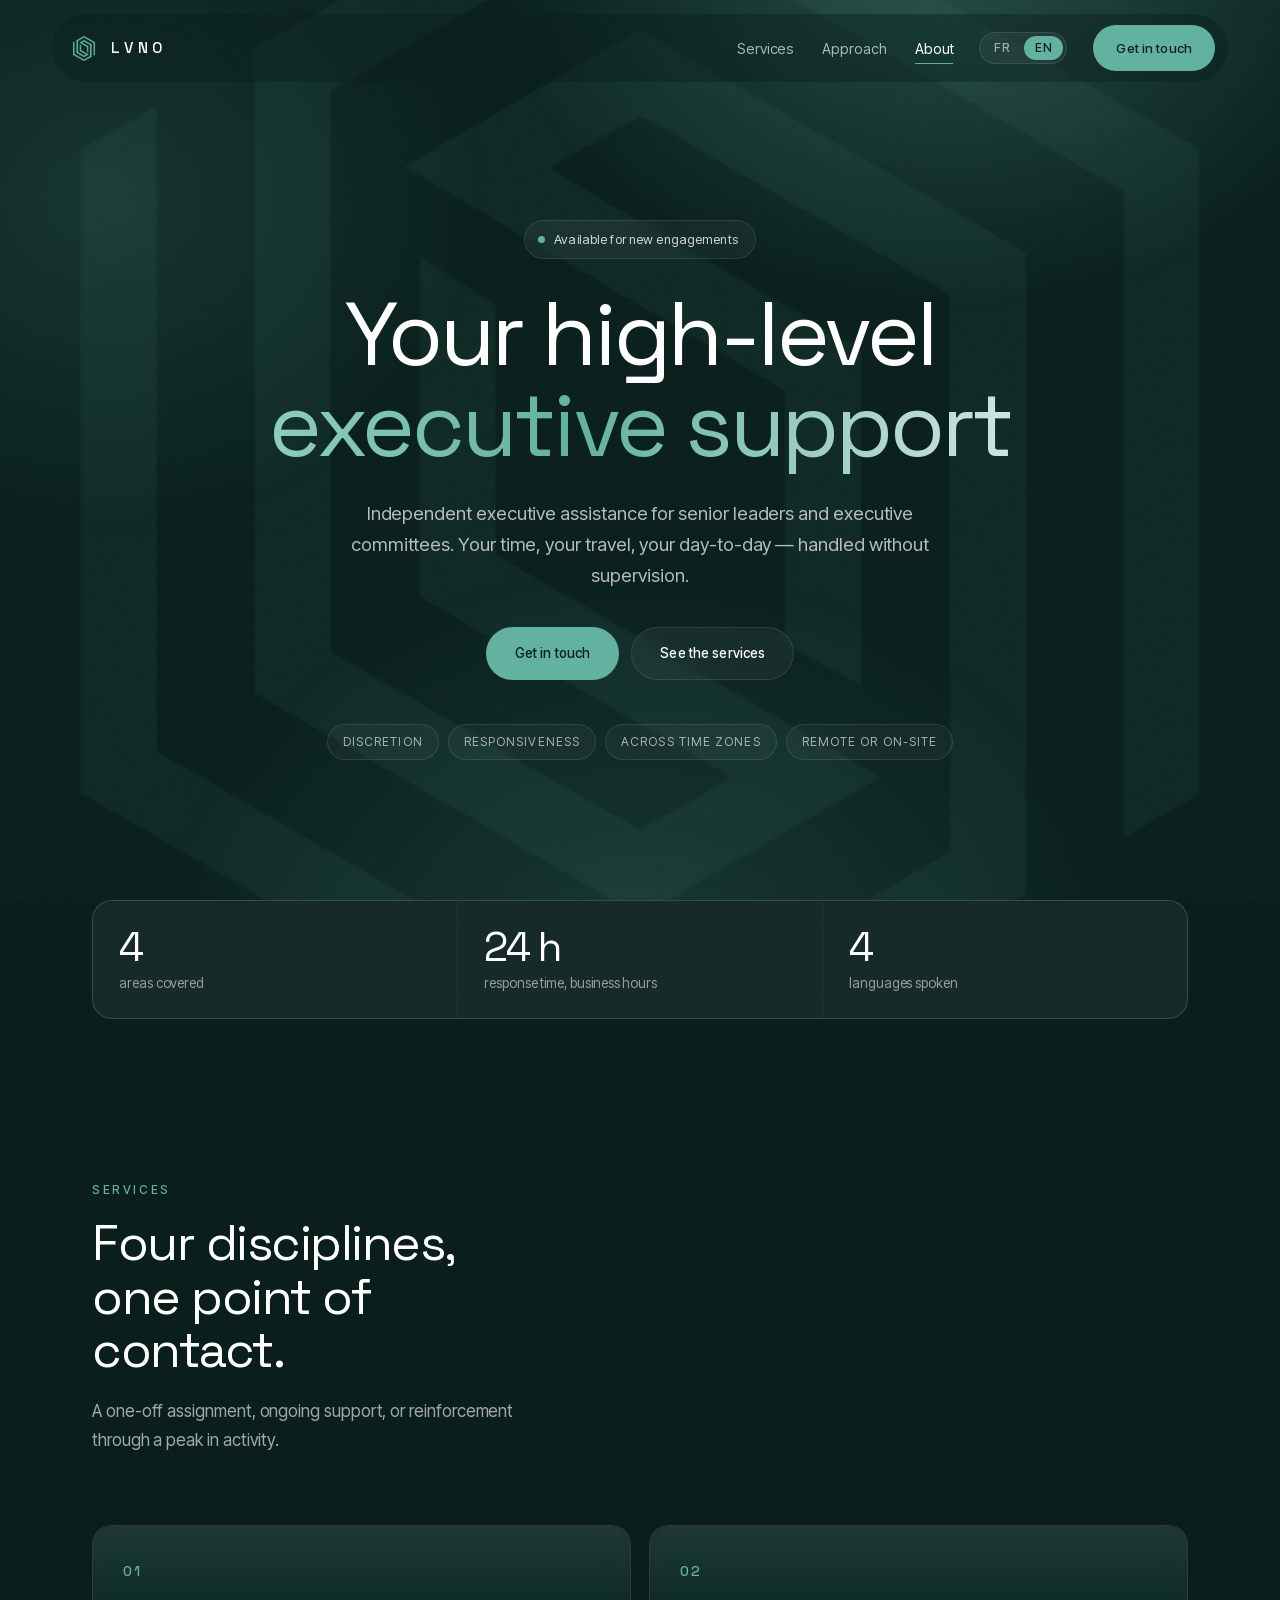
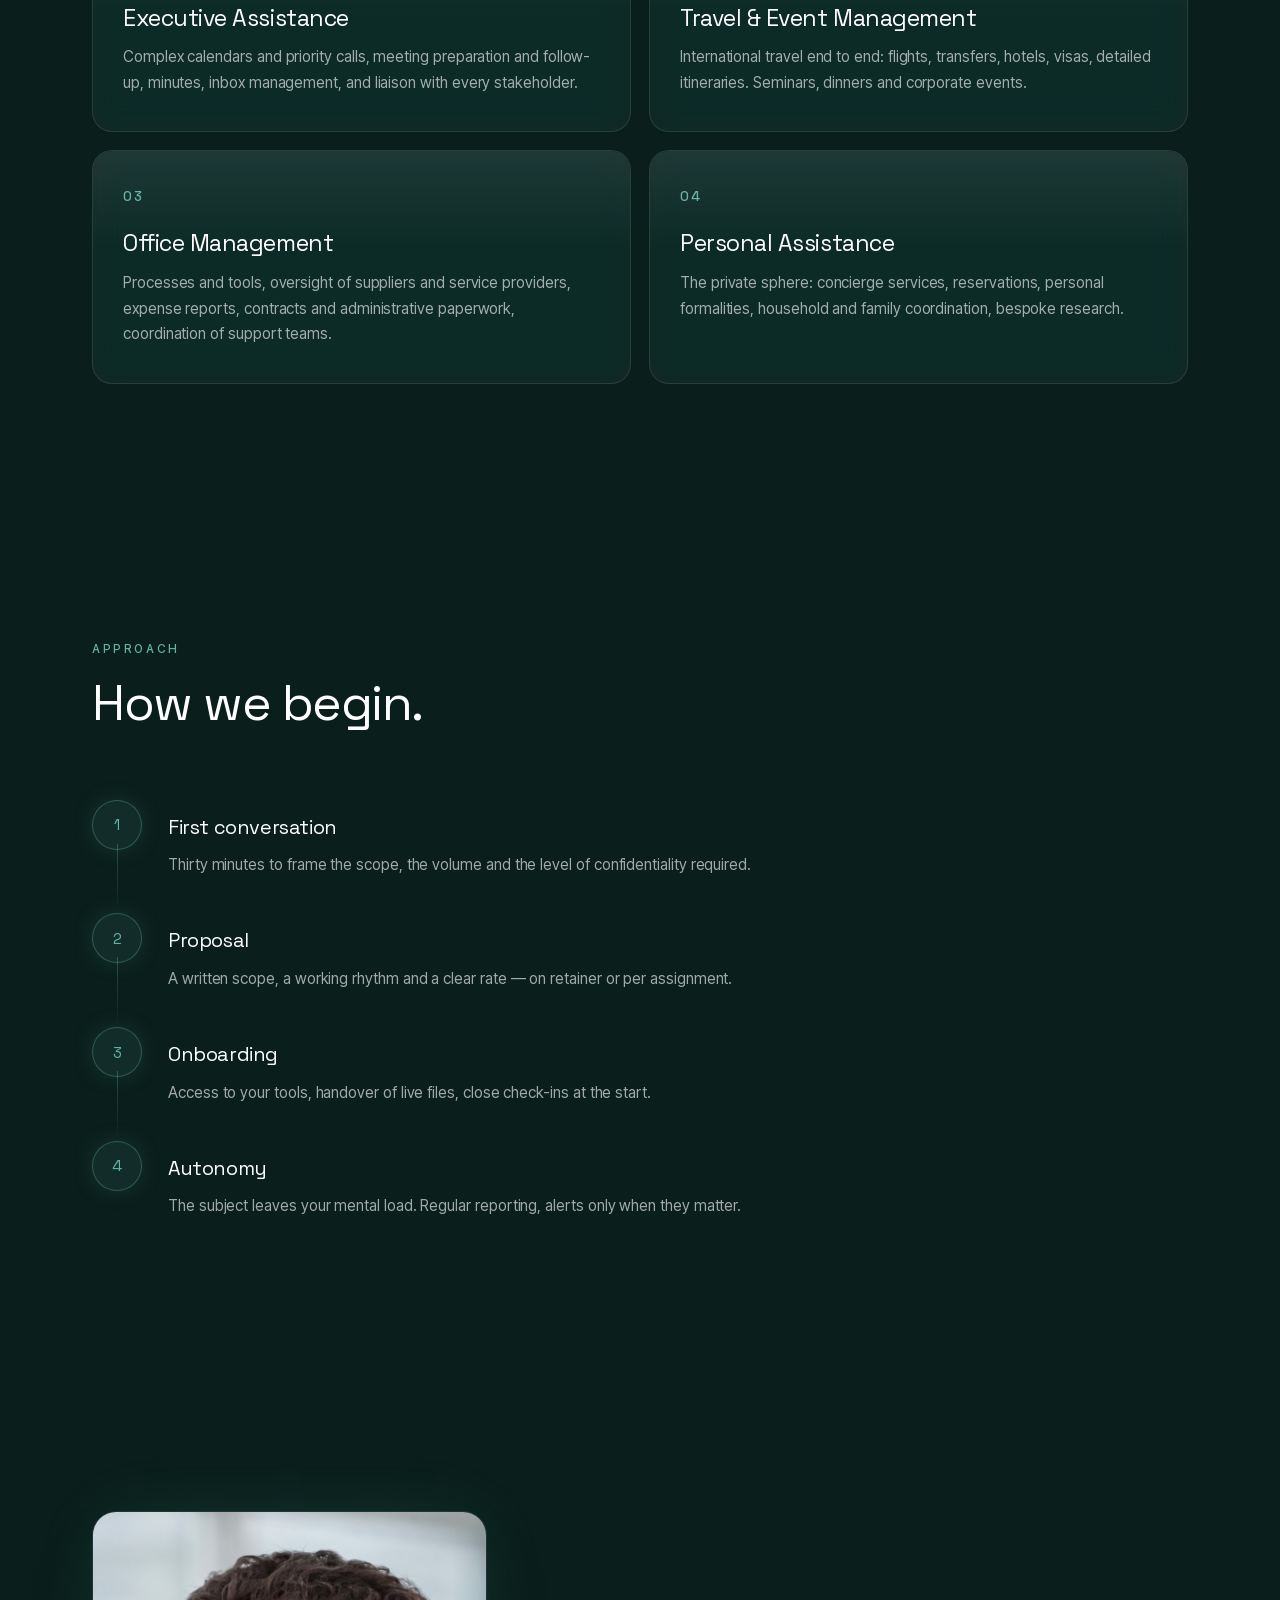
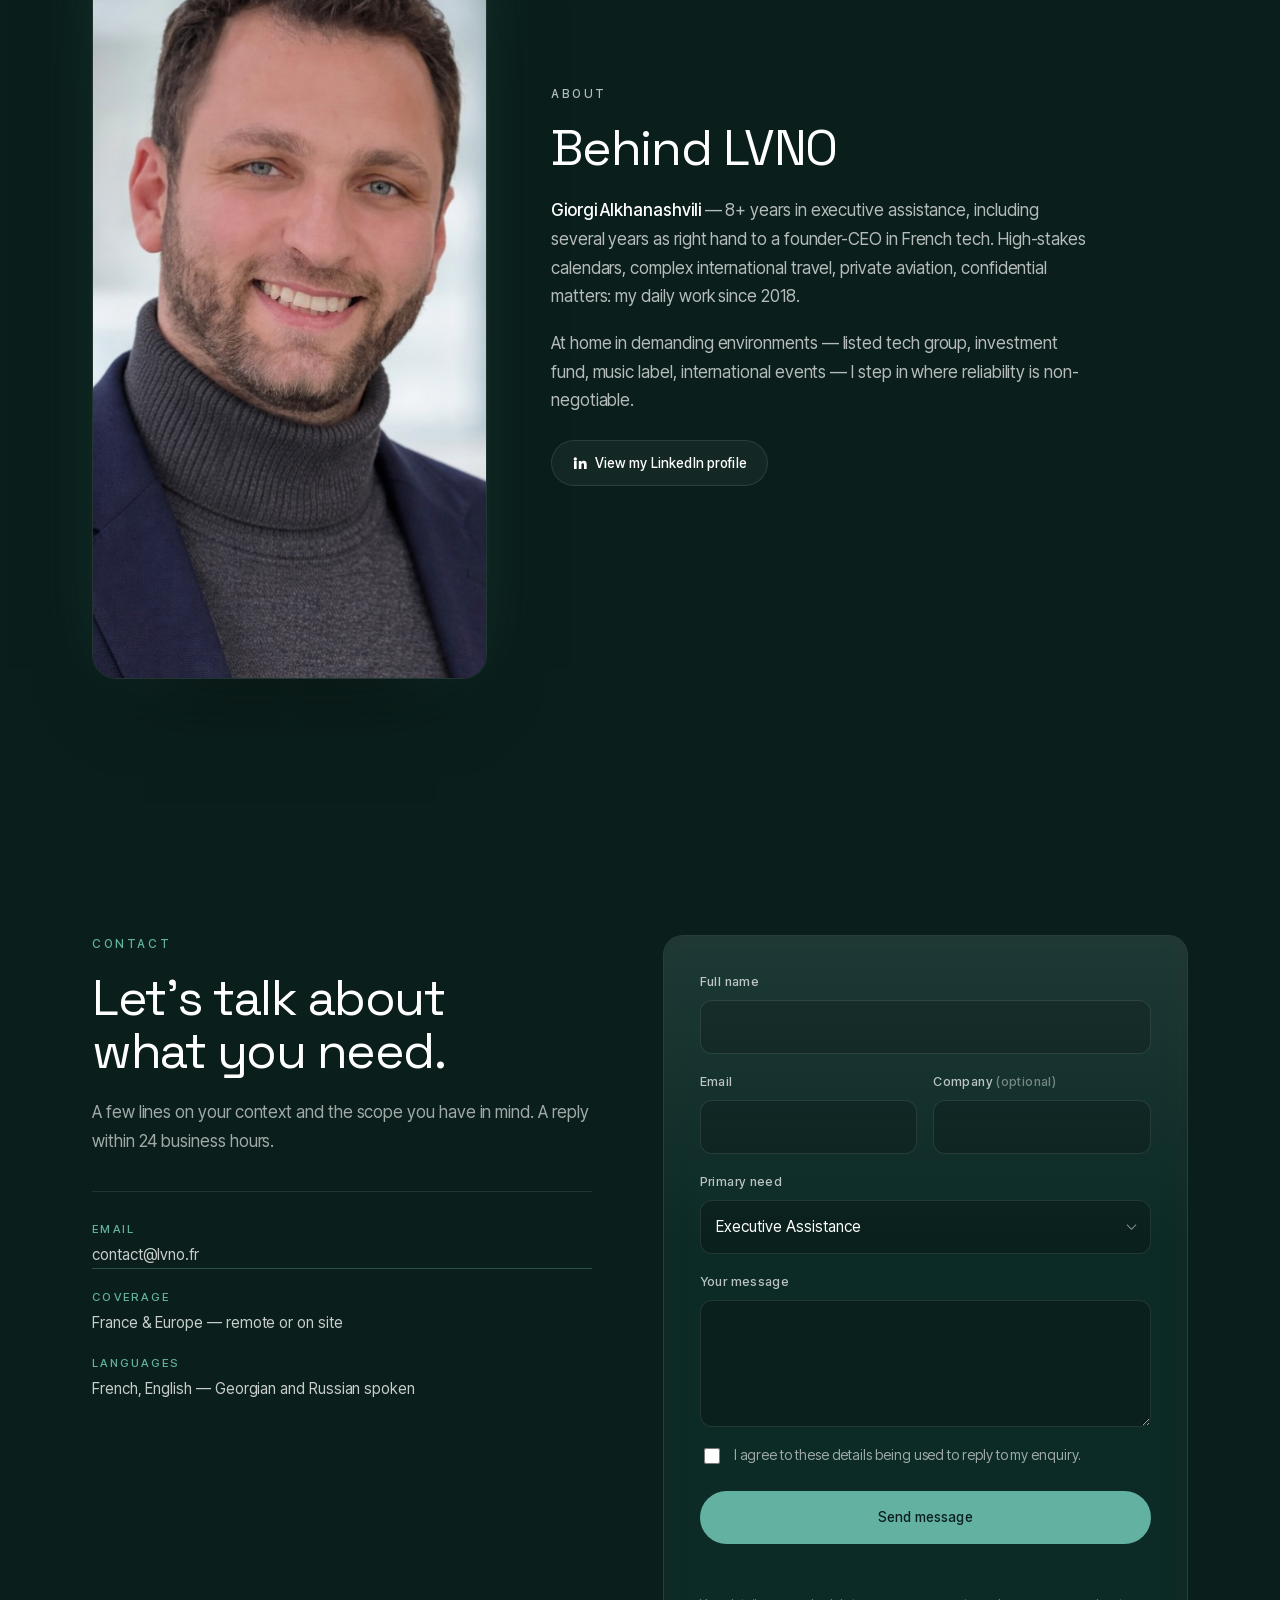
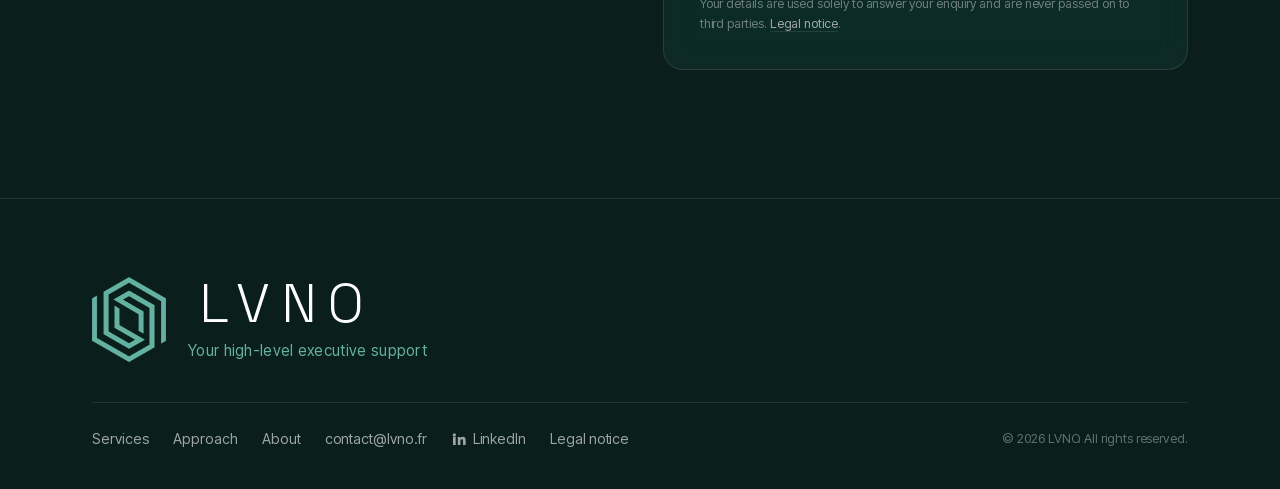
==== commit ae77eb36: "SIRET renseigné, adresse retirée, polices auto-hébergées - mentions légales : SIRET 892 400 284 0001" ====
--- a/en/index.html
+++ b/en/index.html
@@ -21,9 +21,8 @@
 
 <link rel="icon" href="/assets/img/favicon.png" sizes="180x180">
 <link rel="apple-touch-icon" href="/assets/img/favicon.png">
-<link rel="preconnect" href="https://fonts.googleapis.com">
-<link rel="preconnect" href="https://fonts.gstatic.com" crossorigin>
-<link href="https://fonts.googleapis.com/css2?family=Space+Grotesk:wght@300;400;500;600&family=Inter+Tight:wght@300;400;500&display=swap" rel="stylesheet">
+<link rel="preload" href="/assets/fonts/inter-tight-latin.woff2" as="font" type="font/woff2" crossorigin>
+<link rel="preload" href="/assets/fonts/space-grotesk-latin.woff2" as="font" type="font/woff2" crossorigin>
 <link rel="stylesheet" href="/assets/css/base.css">
 <link rel="stylesheet" href="/assets/css/style.css">
 
--- a/assets/css/base.css
+++ b/assets/css/base.css
@@ -1,3 +1,45 @@
+/* ==========================================================================
+   Polices auto-hébergées — Space Grotesk et Inter Tight (licence OFL 1.1).
+   Servies depuis le domaine : aucune requête vers les serveurs de Google, donc
+   aucune adresse IP de visiteur transmise à un tiers pour afficher une page.
+   Fichiers variables : un seul par famille et par sous-ensemble, déclaré sur la
+   plage 300-500. Les `unicode-range` sont conservés, latin-ext n'est donc
+   téléchargé que si un glyphe l'exige — jamais avec le contenu actuel.
+   ========================================================================== */
+
+@font-face{
+  font-family:'Inter Tight';
+  font-style:normal;
+  font-weight:300 500;
+  font-display:swap;
+  src:url("../fonts/inter-tight-latin-ext.woff2") format("woff2");
+  unicode-range:U+0100-02BA, U+02BD-02C5, U+02C7-02CC, U+02CE-02D7, U+02DD-02FF, U+0304, U+0308, U+0329, U+1D00-1DBF, U+1E00-1E9F, U+1EF2-1EFF, U+2020, U+20A0-20AB, U+20AD-20C0, U+2113, U+2C60-2C7F, U+A720-A7FF;
+}
+@font-face{
+  font-family:'Inter Tight';
+  font-style:normal;
+  font-weight:300 500;
+  font-display:swap;
+  src:url("../fonts/inter-tight-latin.woff2") format("woff2");
+  unicode-range:U+0000-00FF, U+0131, U+0152-0153, U+02BB-02BC, U+02C6, U+02DA, U+02DC, U+0304, U+0308, U+0329, U+2000-206F, U+20AC, U+2122, U+2191, U+2193, U+2212, U+2215, U+FEFF, U+FFFD;
+}
+@font-face{
+  font-family:'Space Grotesk';
+  font-style:normal;
+  font-weight:300 500;
+  font-display:swap;
+  src:url("../fonts/space-grotesk-latin-ext.woff2") format("woff2");
+  unicode-range:U+0100-02BA, U+02BD-02C5, U+02C7-02CC, U+02CE-02D7, U+02DD-02FF, U+0304, U+0308, U+0329, U+1D00-1DBF, U+1E00-1E9F, U+1EF2-1EFF, U+2020, U+20A0-20AB, U+20AD-20C0, U+2113, U+2C60-2C7F, U+A720-A7FF;
+}
+@font-face{
+  font-family:'Space Grotesk';
+  font-style:normal;
+  font-weight:300 500;
+  font-display:swap;
+  src:url("../fonts/space-grotesk-latin.woff2") format("woff2");
+  unicode-range:U+0000-00FF, U+0131, U+0152-0153, U+02BB-02BC, U+02C6, U+02DA, U+02DC, U+0304, U+0308, U+0329, U+2000-206F, U+20AC, U+2122, U+2191, U+2193, U+2212, U+2215, U+FEFF, U+FFFD;
+}
+
 /* ==========================================================================
    LVNO — socle commun aux trois directions
    Charte dérivée du logo : #62B1A1 (hsl 168 34% 54%)
--- a/assets/css/style.css
+++ b/assets/css/style.css
@@ -336,13 +336,6 @@
 .legal strong{ color:#fff; font-weight:500; }
 .legal a{ color:#fff; border-bottom:1px solid var(--glass-line-2); }
 .legal a:hover{ color:var(--brand); }
-
-/* Repère visuel sur ce qui reste à renseigner avant mise en ligne */
-.todo{
-  display:inline-block; padding:1px 9px; border-radius:7px;
-  background:rgba(217,138,114,.14); border:1px dashed rgba(217,138,114,.55);
-  color:#E6A38C; font-size:.92em;
-}
 
 /* --------------------------------------------------------------- Pied */
 .ftr{ border-top:1px solid var(--glass-line); padding:clamp(52px,6vw,80px) 0 38px; }
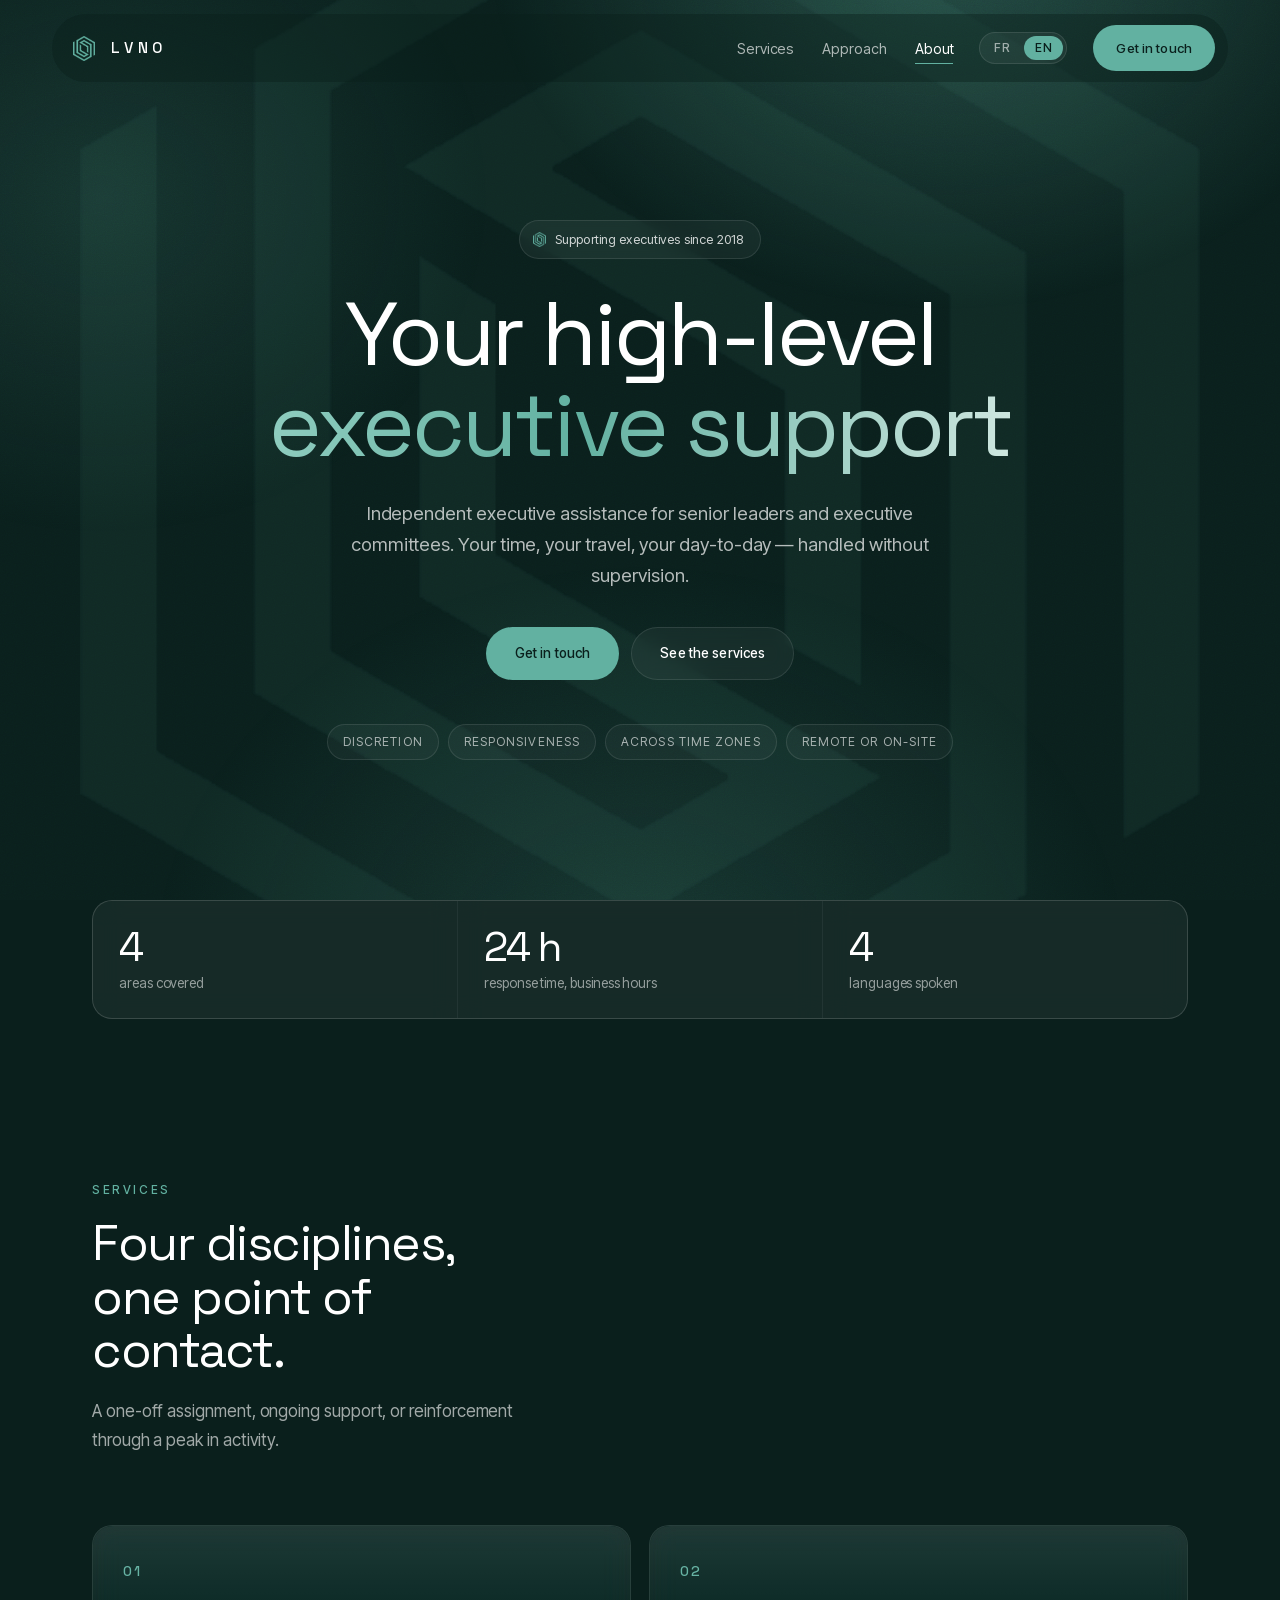
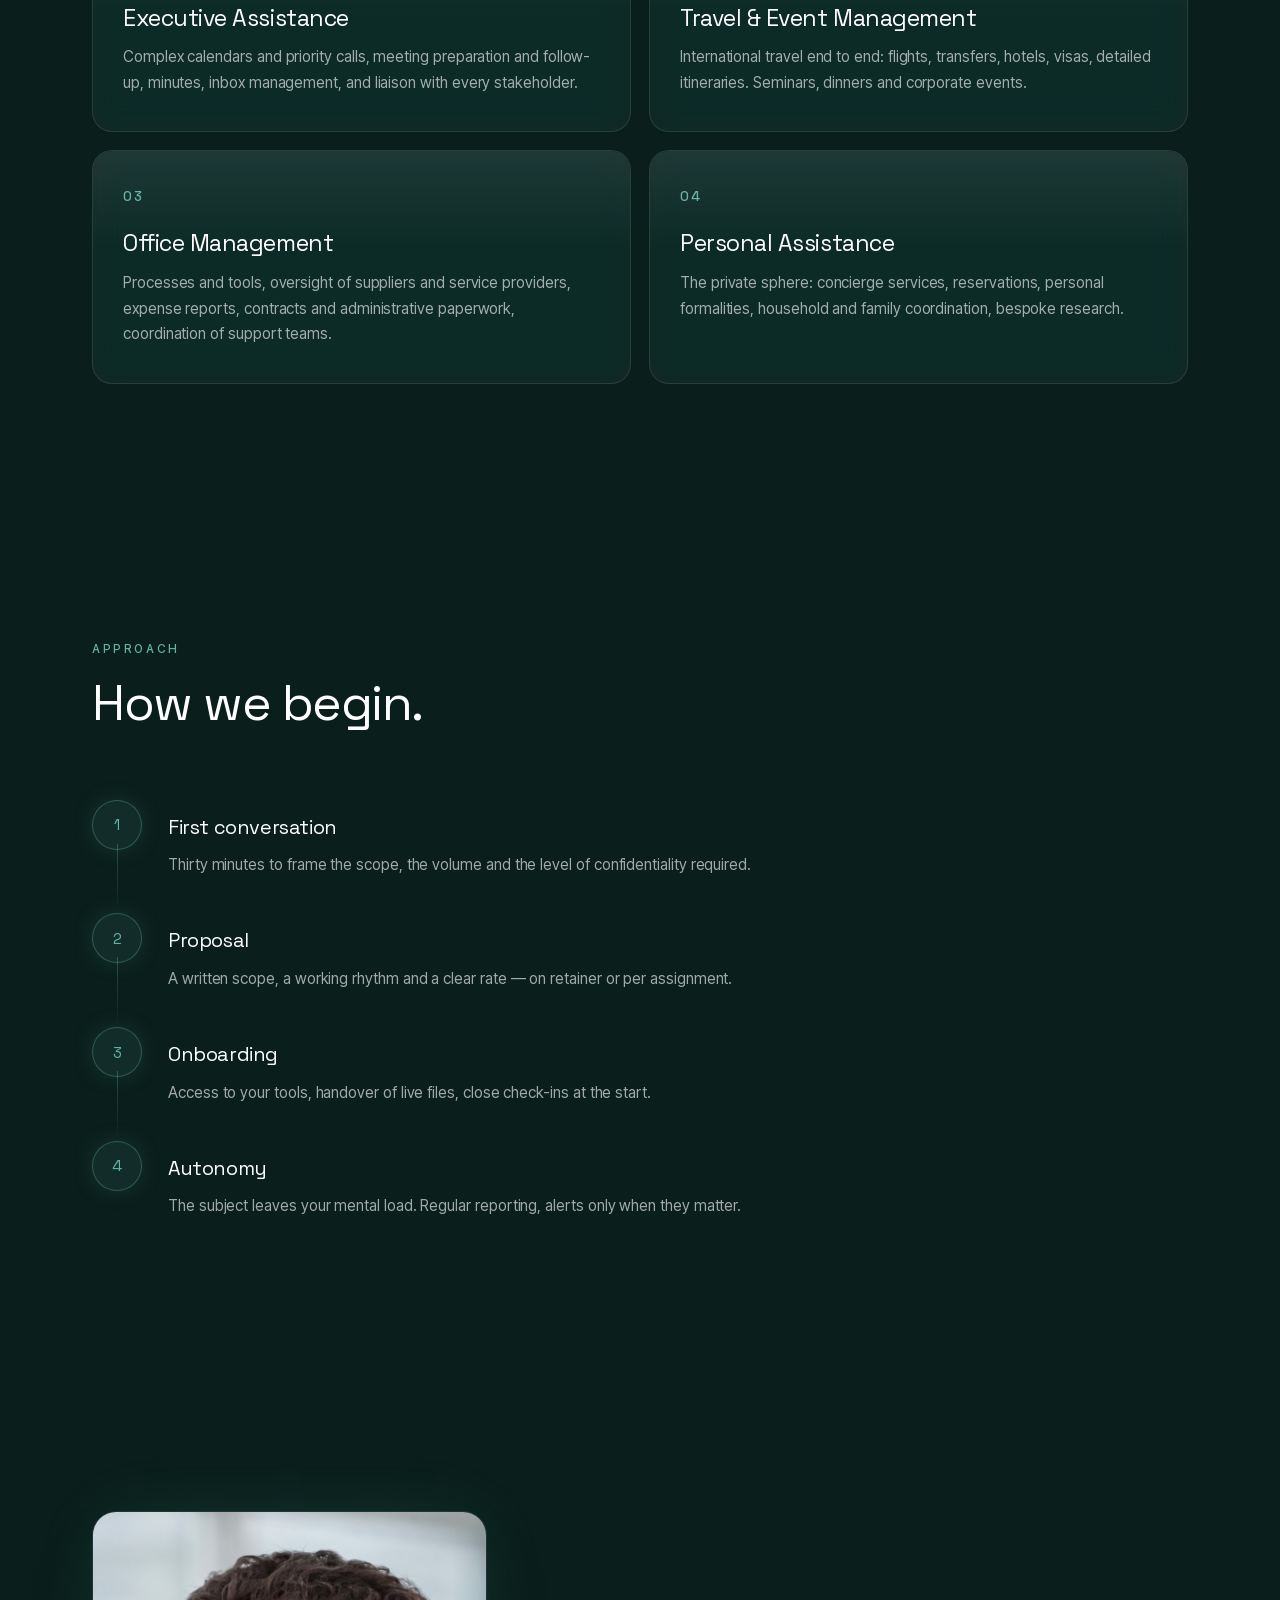
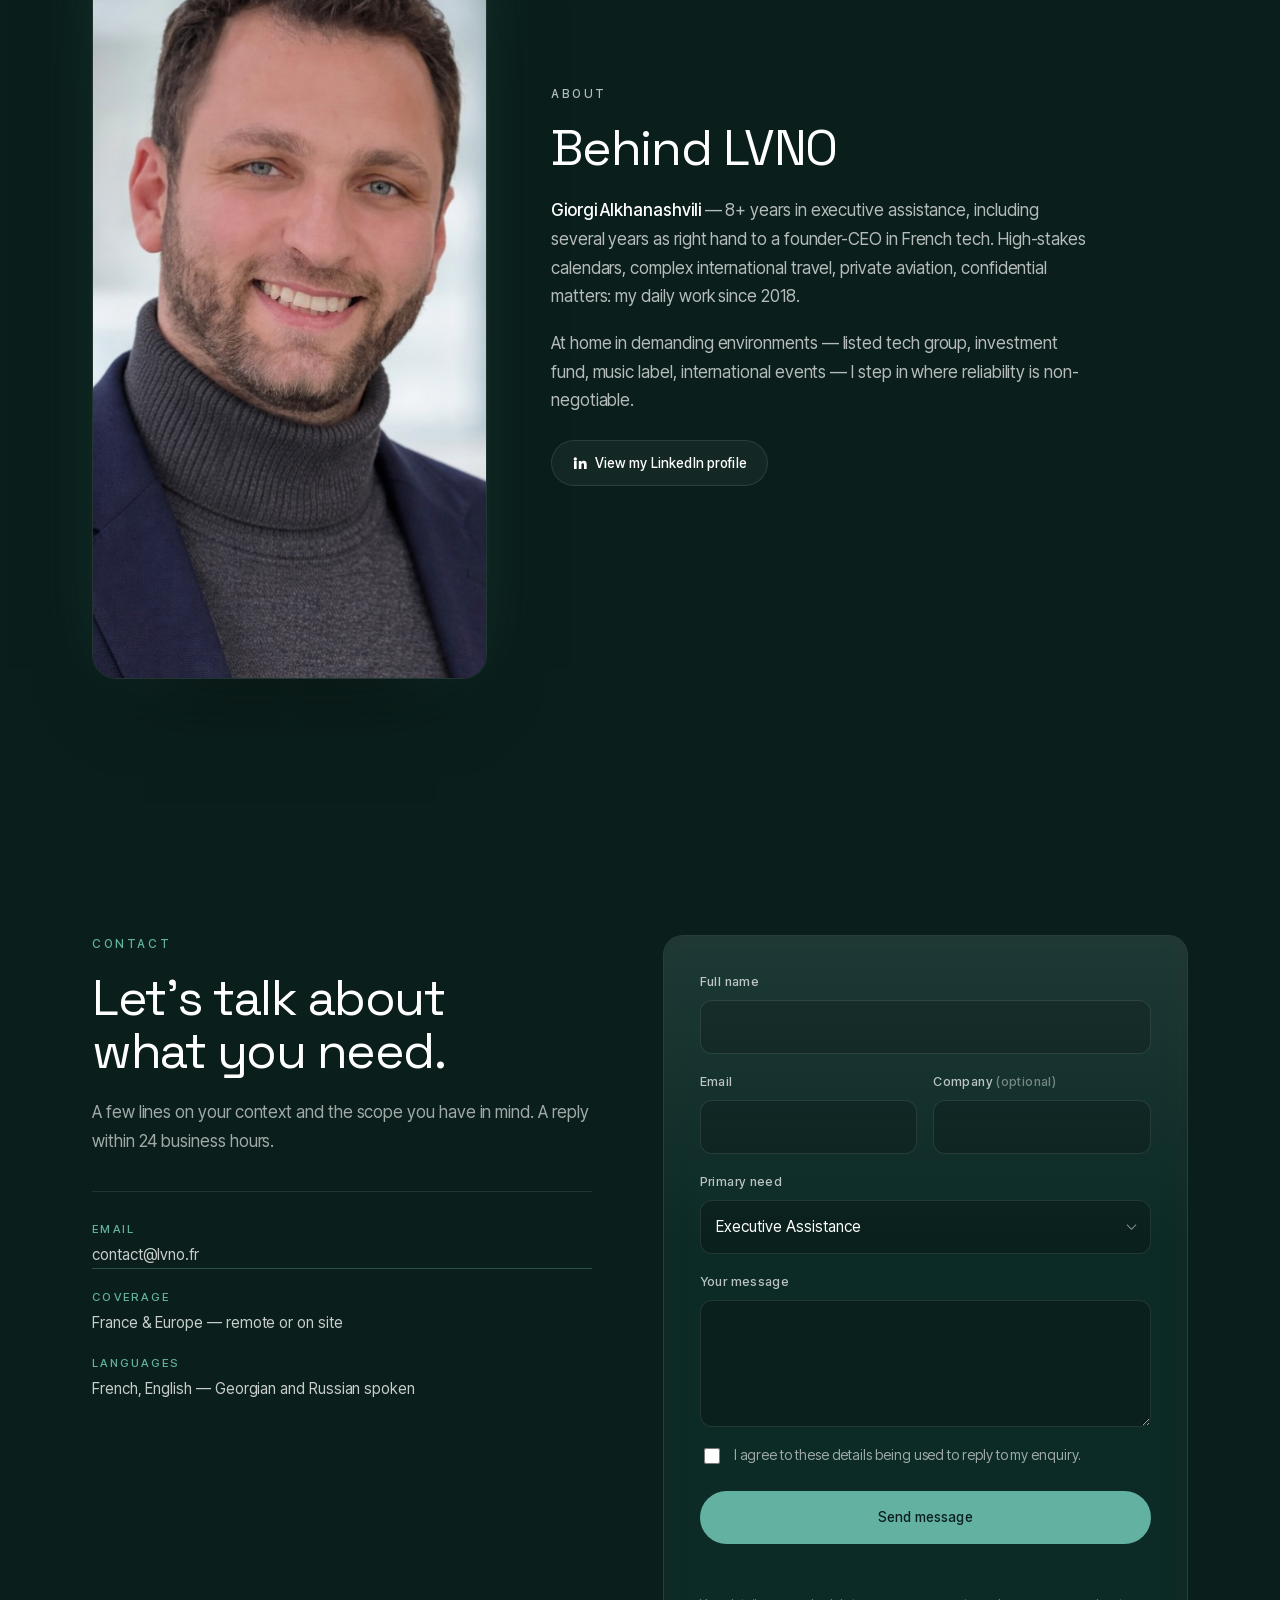
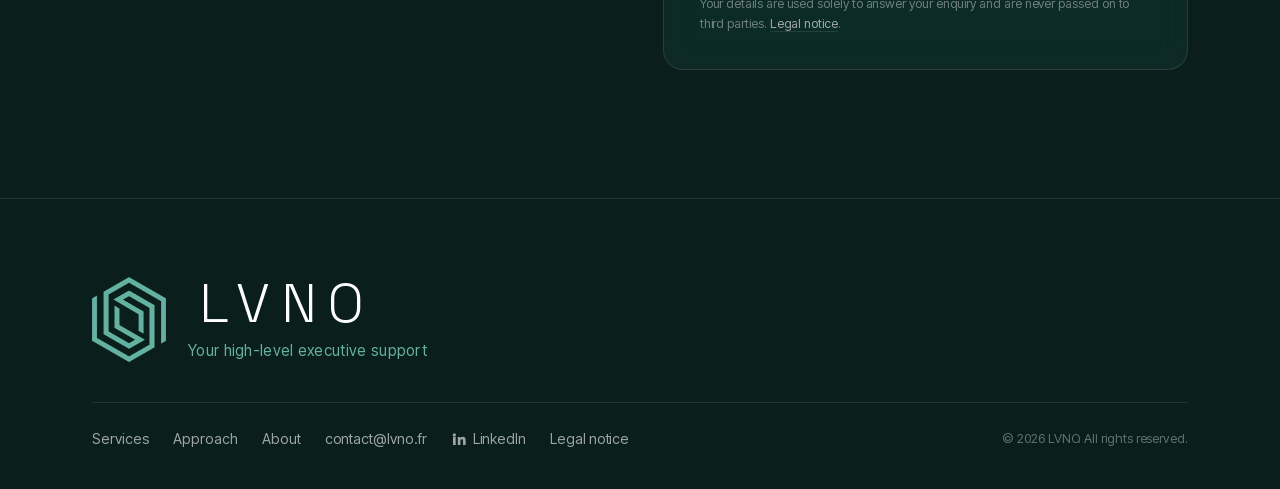
==== commit 09797485: "Pastille du hero : ancrage sur l'expérience « Disponible pour de nouvelles missions » annonçait une " ====
--- a/en/index.html
+++ b/en/index.html
@@ -34,6 +34,7 @@
   "description": "Premium executive assistance for senior leaders and executive committees.",
   "url": "https://lvno.fr/en/",
   "email": "contact@lvno.fr",
+  "telephone": "+33695592948",
   "areaServed": "Europe",
   "availableLanguage": ["en", "fr", "ka", "ru"],
   "slogan": "Your high-level executive support",
@@ -87,7 +88,7 @@
   <!-- ================================================================ HERO -->
   <section class="hero">
     <div class="container hero-in">
-      <p class="badge reveal"><i aria-hidden="true"></i>Available for new engagements</p>
+      <p class="badge reveal"><span class="mark" aria-hidden="true"></span>Supporting executives since 2018</p>
       <h1 class="display reveal" data-delay="1">
         Your high-level<br><span class="grad">executive support</span>
       </h1>
@@ -231,7 +232,7 @@
       </div>
 
       <form class="glass form reveal" data-delay="2" data-form
-            action="https://formspree.io/f/REMPLACER_PAR_VOTRE_ID" method="POST" novalidate
+            action="https://formspree.io/f/xbgjkgwd" method="POST" novalidate
             data-msg-invalid="Please complete the highlighted fields."
             data-msg-unset="This form is not configured yet: add your Formspree URL to the form’s action attribute. In the meantime, please write to contact@lvno.fr."
             data-msg-sending="Sending…"
@@ -257,6 +258,7 @@
           <span>I agree to these details being used to reply to my enquiry.</span></label>
         <input class="gotcha" type="text" name="_gotcha" tabindex="-1" autocomplete="off" aria-hidden="true">
         <input type="hidden" name="_subject" value="New enquiry from lvno.fr (EN)">
+        <input type="hidden" name="_language" value="en">
         <button class="btn btn-solid btn-block" type="submit" data-submit>
           <span class="btn-label">Send message</span></button>
         <p class="form-status" data-status role="status" aria-live="polite"></p>
--- a/assets/css/style.css
+++ b/assets/css/style.css
@@ -143,13 +143,8 @@
   backdrop-filter:blur(10px); -webkit-backdrop-filter:blur(10px);
   font-size:.8rem; letter-spacing:.01em; color:rgba(255,255,255,.8);
 }
-.badge i{ width:7px; height:7px; border-radius:50%; background:var(--brand); flex:none;
-  box-shadow:0 0 0 0 rgba(98,177,161,.7); animation:pulse 2.6s ease-out infinite; }
-@keyframes pulse{
-  0%{ box-shadow:0 0 0 0 rgba(98,177,161,.65); }
-  70%{ box-shadow:0 0 0 9px rgba(98,177,161,0); }
-  100%{ box-shadow:0 0 0 0 rgba(98,177,161,0); }
-}
+/* Le sigle plutôt qu'un point pulsé : la pastille n'annonce plus un statut. */
+.badge .mark{ width:13px; color:var(--brand); flex:none; }
 
 .display{
   font-family:var(--display); font-weight:400;
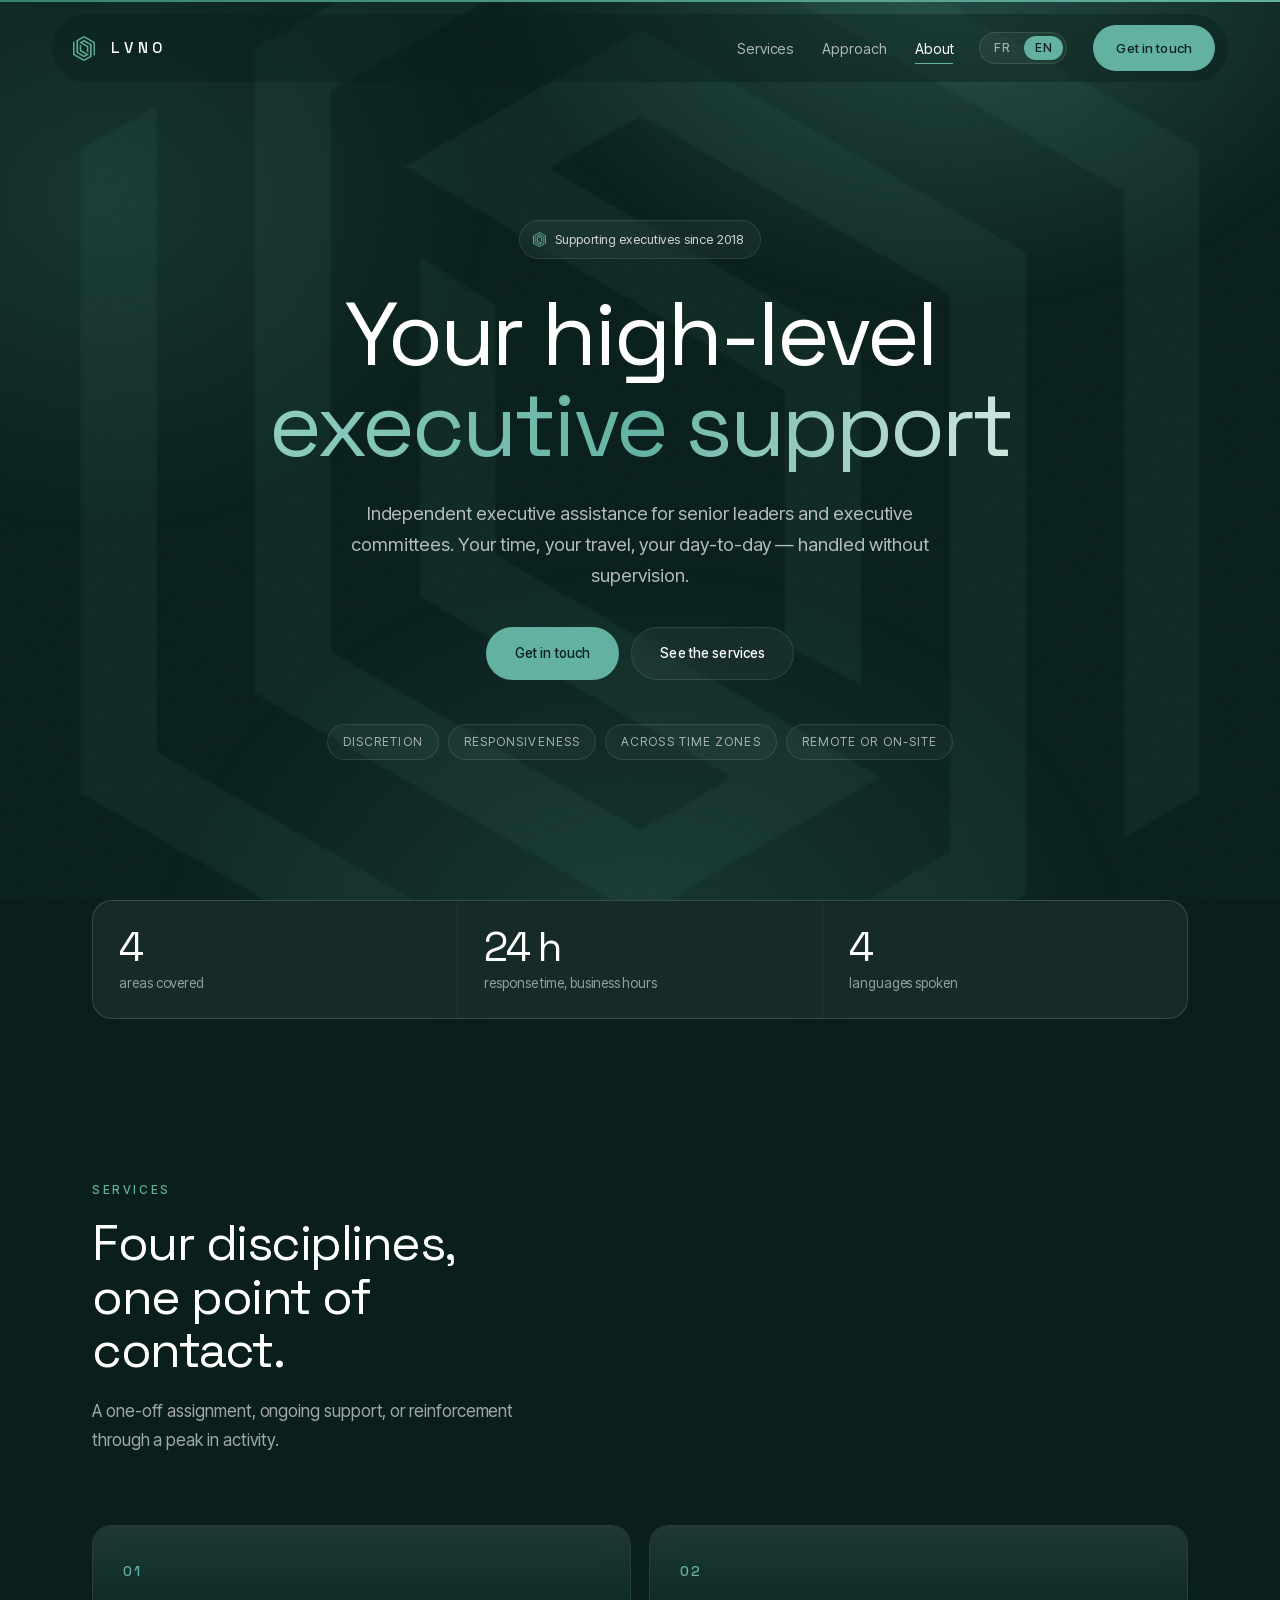
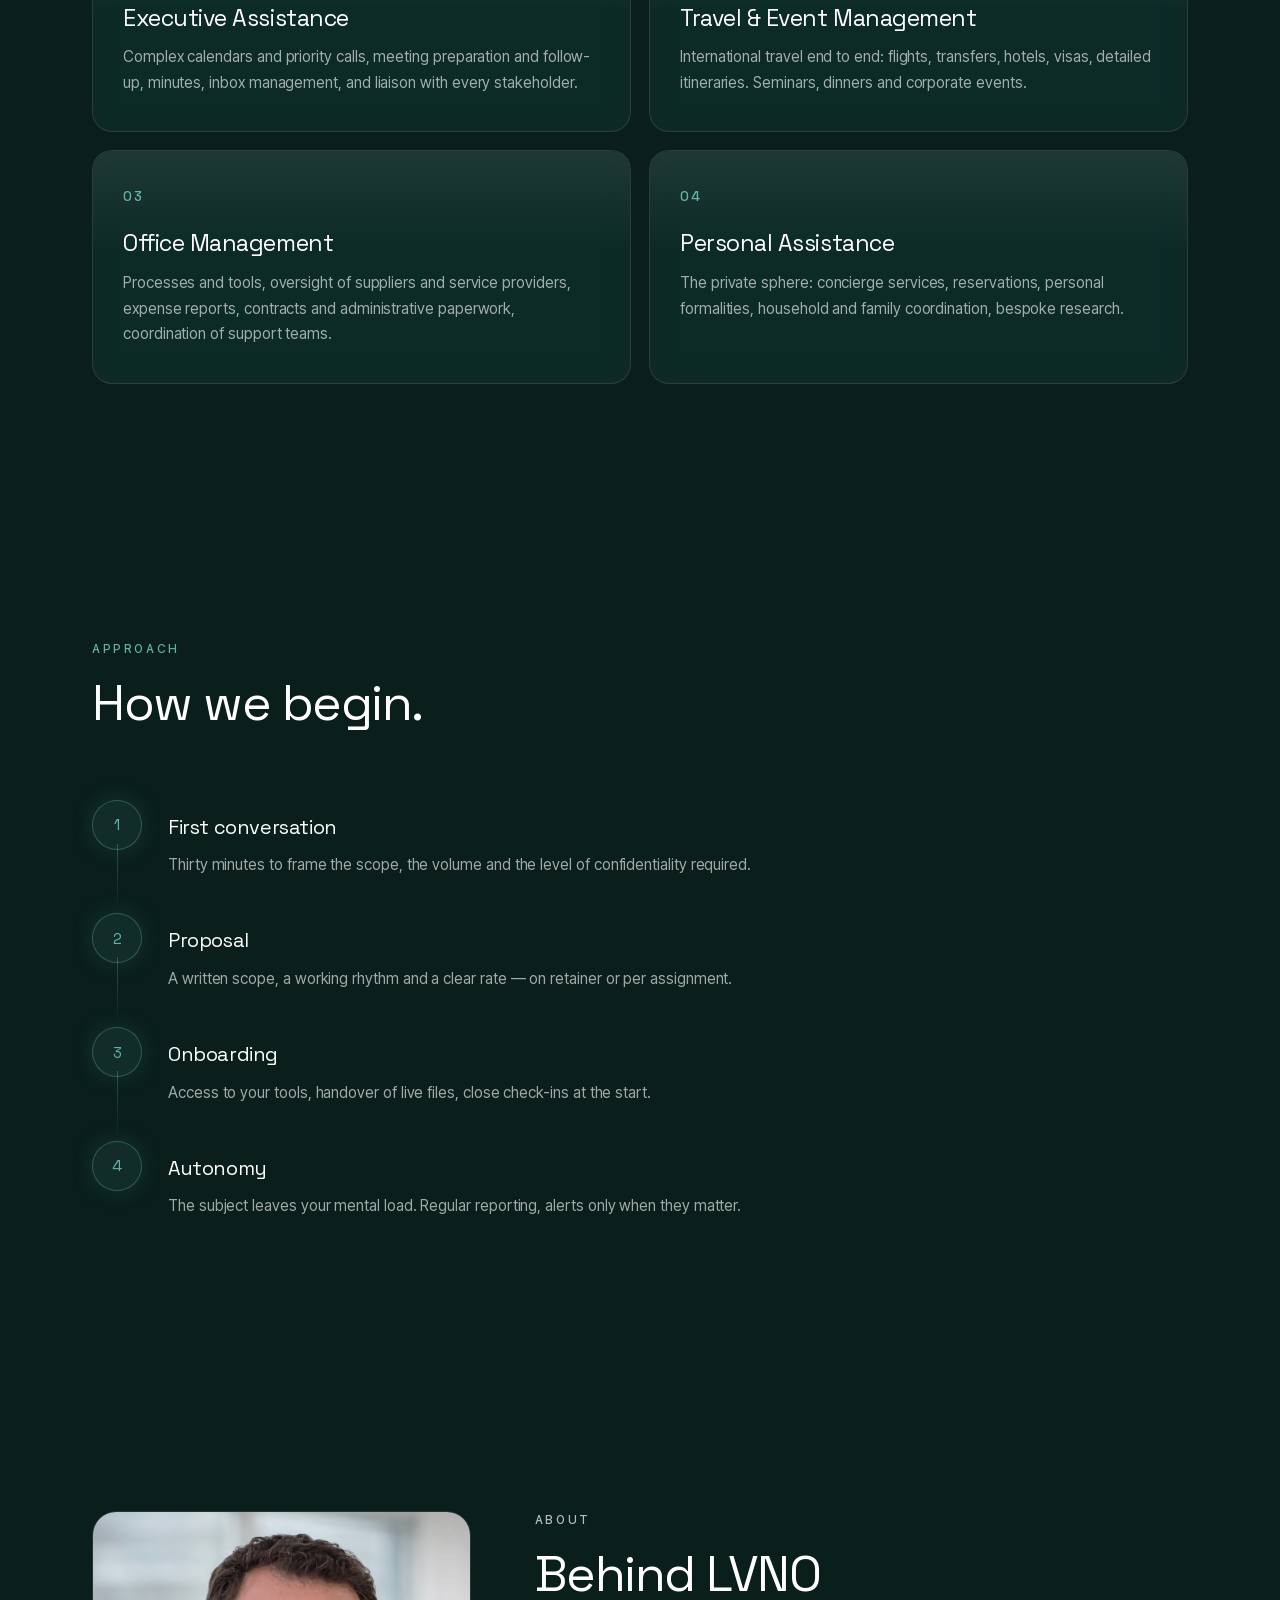
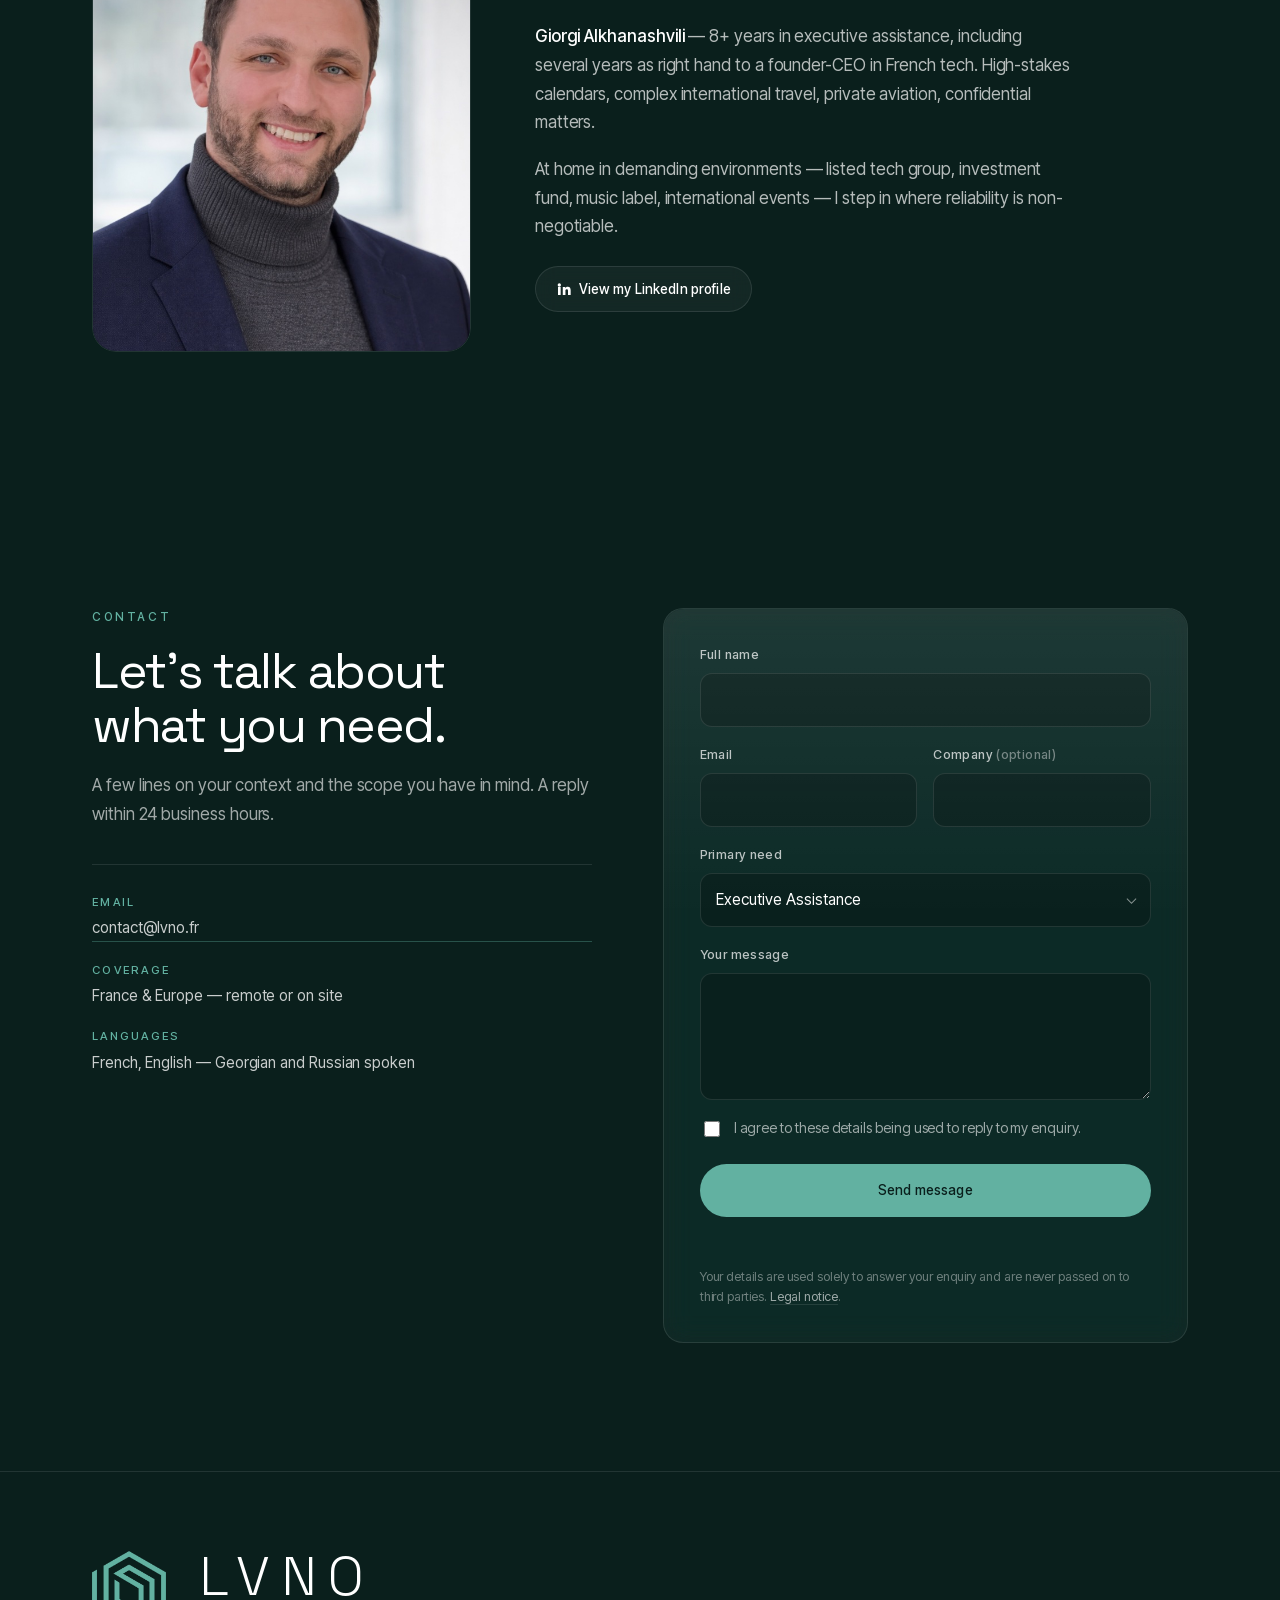
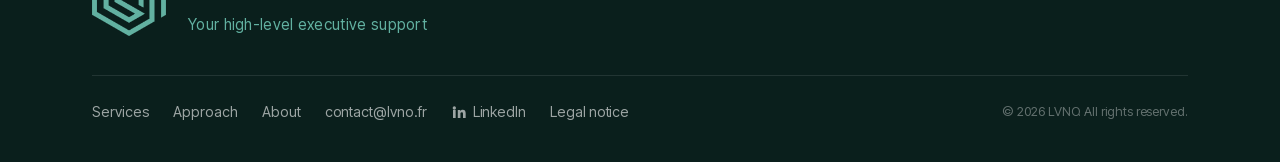
==== commit 2e3c20cd: "Trois couches de mouvement, portrait recalibré, texte À propos allégé A · titre découpé en mots dans" ====
--- a/en/index.html
+++ b/en/index.html
@@ -25,6 +25,20 @@
 <link rel="preload" href="/assets/fonts/space-grotesk-latin.woff2" as="font" type="font/woff2" crossorigin>
 <link rel="stylesheet" href="/assets/css/base.css">
 <link rel="stylesheet" href="/assets/css/style.css">
+
+<script>
+  /* Posé avant le premier rendu : sans cela le hero apparaîtrait une fraction
+     de seconde avant d'être recouvert par l'intro. Volontairement en ligne et
+     bloquant — trois lignes. Si le JavaScript est absent, la classe n'est pas
+     posée et le site s'affiche normalement, sans intro. */
+  (function () {
+    try {
+      if (window.matchMedia('(prefers-reduced-motion: reduce)').matches) { return; }
+      if (sessionStorage.getItem('lvno-intro') === '1') { return; }
+      document.documentElement.classList.add('intro-pending');
+    } catch (e) { /* stockage indisponible : pas d'intro, rien de cassé */ }
+  })();
+</script>
 
 <script type="application/ld+json">
 {
@@ -42,7 +56,7 @@
     "@type": "Person",
     "name": "Giorgi Alkhanashvili",
     "jobTitle": "Executive Assistant",
-    "sameAs": "https://www.linkedin.com/in/giorgi-alkhanashvili"
+    "sameAs": "https://www.linkedin.com/in/giorgialkhanashvili/"
   }
 }
 </script>
@@ -88,19 +102,22 @@
   <!-- ================================================================ HERO -->
   <section class="hero">
     <div class="container hero-in">
-      <p class="badge reveal"><span class="mark" aria-hidden="true"></span>Supporting executives since 2018</p>
-      <h1 class="display reveal" data-delay="1">
-        Your high-level<br><span class="grad">executive support</span>
+      <p class="badge reveal" style="--k:0"><span class="mark" aria-hidden="true"></span>Supporting executives since 2018</p>
+      <h1 class="display">
+        <span class="wr"><span class="wi" style="--i:0">Your</span></span>
+        <span class="wr"><span class="wi" style="--i:1">high-level</span></span><br>
+        <span class="wr"><span class="wi g g1" style="--i:2">executive</span></span>
+        <span class="wr"><span class="wi g g2" style="--i:3">support</span></span>
       </h1>
-      <p class="lede reveal" data-delay="2">
+      <p class="lede reveal" style="--k:1" data-delay="2">
         Independent executive assistance for senior leaders and executive committees.
         Your time, your travel, your day-to-day — handled without supervision.
       </p>
-      <div class="actions reveal" data-delay="3">
+      <div class="actions reveal" style="--k:2" data-delay="3">
         <a class="btn btn-solid" href="#contact">Get in touch</a>
         <a class="btn btn-glass" href="#services">See the services</a>
       </div>
-      <ul class="chips reveal" data-delay="4">
+      <ul class="chips reveal" style="--k:3" data-delay="4">
         <li>Discretion</li><li>Responsiveness</li><li>Across time zones</li><li>Remote or on-site</li>
       </ul>
     </div>
@@ -196,7 +213,7 @@
           <strong>Giorgi Alkhanashvili</strong> — 8+ years in executive assistance,
           including several years as right hand to a founder-CEO in French tech.
           High-stakes calendars, complex international travel, private aviation,
-          confidential matters: my daily work since 2018.
+          confidential matters.
         </p>
         <p class="reveal" data-delay="3">
           At home in demanding environments — listed tech group, investment fund,
@@ -204,7 +221,7 @@
           is non-negotiable.
         </p>
         <p class="reveal" data-delay="4">
-          <a class="btn btn-glass btn-sm" href="https://www.linkedin.com/in/giorgi-alkhanashvili"
+          <a class="btn btn-glass btn-sm" href="https://www.linkedin.com/in/giorgialkhanashvili/"
              target="_blank" rel="noopener noreferrer">
             <svg class="ico" viewBox="0 0 24 24" fill="currentColor" aria-hidden="true"><path d="M4.98 3.5a2.5 2.5 0 1 1 0 5 2.5 2.5 0 0 1 0-5ZM3 9h4v12H3V9Zm7 0h3.8v1.7h.05c.53-1 1.83-2.05 3.76-2.05C21.15 8.65 22 10.9 22 14v7h-4v-6.2c0-1.5-.53-2.5-1.85-2.5-1 0-1.6.67-1.87 1.32-.1.23-.12.55-.12.87V21h-4V9Z"/></svg>
             View my LinkedIn profile
@@ -285,7 +302,7 @@
         <a href="#approach">Approach</a>
         <a href="#about">About</a>
         <a href="mailto:contact@lvno.fr">contact@lvno.fr</a>
-        <a href="https://www.linkedin.com/in/giorgi-alkhanashvili" target="_blank" rel="noopener noreferrer">
+        <a href="https://www.linkedin.com/in/giorgialkhanashvili/" target="_blank" rel="noopener noreferrer">
           <svg class="ico" viewBox="0 0 24 24" fill="currentColor" aria-hidden="true"><path d="M4.98 3.5a2.5 2.5 0 1 1 0 5 2.5 2.5 0 0 1 0-5ZM3 9h4v12H3V9Zm7 0h3.8v1.7h.05c.53-1 1.83-2.05 3.76-2.05C21.15 8.65 22 10.9 22 14v7h-4v-6.2c0-1.5-.53-2.5-1.85-2.5-1 0-1.6.67-1.87 1.32-.1.23-.12.55-.12.87V21h-4V9Z"/></svg>
           LinkedIn</a>
         <a href="/en/legal-notice.html">Legal notice</a>
@@ -295,7 +312,15 @@
   </div>
 </footer>
 
+<button class="to-top" data-to-top type="button" aria-label="Back to top">
+  <svg viewBox="0 0 24 24" fill="none" stroke="currentColor" stroke-width="1.7"
+       stroke-linecap="round" stroke-linejoin="round" aria-hidden="true">
+    <path d="M12 19V5M5 12l7-7 7 7"/>
+  </svg>
+</button>
+
 <script src="/assets/js/site.js" defer></script>
+<script src="/assets/js/motion.js" defer></script>
 <script>
 /* Spotlight that follows the cursor across the services grid. */
 (function () {
--- a/assets/css/style.css
+++ b/assets/css/style.css
@@ -248,12 +248,16 @@
 
 /* À propos : portrait à gauche, texte à droite */
 .about-grid{
-  display:grid; grid-template-columns:minmax(0,.62fr) minmax(0,1fr);
-  gap:clamp(32px,5vw,72px); align-items:center;
-}
-.portrait{ margin:0; max-width:420px; }
+  display:grid; grid-template-columns:minmax(0,.58fr) minmax(0,1fr);
+  gap:clamp(32px,5vw,72px);
+  /* stretch plutôt que center : le portrait prend la hauteur du texte, donc
+     les deux colonnes s'alignent en haut et en bas à toutes les largeurs. */
+  align-items:stretch;
+}
+.portrait{ margin:0; max-width:390px; }
 .portrait img{
-  width:100%; aspect-ratio:4/5; object-fit:cover; object-position:50% 20%;
+  width:100%; height:100%; min-height:360px;
+  object-fit:cover; object-position:50% 16%;
   border-radius:24px; border:1px solid var(--glass-line);
   box-shadow:0 40px 90px -50px rgba(0,0,0,.9), 0 0 70px -26px rgba(98,177,161,.32);
 }
@@ -307,6 +311,31 @@
 .form-note a:hover{ color:var(--brand); }
 .form-sent .f,.form-sent .f2,.form-sent .consent,.form-sent [data-submit]{ display:none; }
 
+/* ------------------------------------------ Bouton de remontée */
+.to-top{
+  position:fixed; z-index:60;
+  right:clamp(16px,3vw,28px); bottom:clamp(16px,3vw,28px);
+  width:48px; height:48px; display:grid; place-items:center;
+  border-radius:50%; cursor:pointer;
+  background:rgba(10,31,28,.66); border:1px solid var(--glass-line); color:#fff;
+  backdrop-filter:blur(14px) saturate(150%); -webkit-backdrop-filter:blur(14px) saturate(150%);
+  box-shadow:0 18px 40px -26px rgba(0,0,0,.9);
+  /* Masqué mais présent : pointer-events le retire du survol et du clic. */
+  opacity:0; transform:translateY(14px) scale(.92); pointer-events:none;
+  transition:opacity .45s var(--ease), transform .45s var(--ease),
+             background .35s var(--ease), border-color .35s var(--ease), color .35s var(--ease);
+}
+.to-top.is-shown{ opacity:1; transform:none; pointer-events:auto; }
+.to-top svg{ width:18px; height:18px; }
+.to-top:hover{
+  background:var(--brand); border-color:var(--brand); color:var(--on-brand);
+  transform:translateY(-3px);
+}
+@media (max-width:680px){
+  .to-top{ width:44px; height:44px; }
+  .to-top svg{ width:16px; height:16px; }
+}
+
 /* ------------------------------------------------- Pages légales */
 .legal{ padding:clamp(118px,13vw,168px) 0 clamp(56px,7vw,96px); }
 .legal-in{ max-width:760px; }
@@ -352,8 +381,9 @@
 /* ---------------------------------------------------------- Responsive */
 @media (max-width:980px){
   .contact-grid{ grid-template-columns:1fr; }
-  .about-grid{ grid-template-columns:1fr; }
+  .about-grid{ grid-template-columns:1fr; align-items:start; }
   .portrait{ max-width:320px; }
+  .portrait img{ height:auto; min-height:0; aspect-ratio:4/5; }
 }
 @media (max-width:760px){ .bento{ grid-template-columns:1fr; } }
 @media (max-width:900px){
@@ -385,3 +415,199 @@
   .grain{ display:none; }
   .ftr-lockup{ flex-direction:column; align-items:flex-start; gap:16px; }
 }
+
+/* ==========================================================================
+   MOUVEMENT — trois couches combinées
+     A · révélation typographique du titre et des titres de section
+     B · animations liées au défilement, natives et sans JavaScript
+     D · signature de marque à l'ouverture, puis transitions entre pages
+
+   Principe de sûreté : la révélation du hero est pilotée par des animations
+   CSS à retard fixe, jamais par une classe posée en JavaScript. Un script
+   qui échoue ne peut donc pas laisser le titre invisible.
+   ========================================================================== */
+
+/* Transitions fondues d'une page à l'autre — FR/EN et pages légales */
+@view-transition{ navigation:auto; }
+
+/* ------------------------------------------- A · révélation typographique */
+
+.display .wr,.h2 .wr{
+  display:inline-block; overflow:hidden;
+  vertical-align:bottom;
+  /* compense le rognage des jambages par overflow:hidden */
+  padding-bottom:.12em; margin-bottom:-.12em;
+}
+
+.display .wi{
+  display:inline-block;
+  animation:word-in 1.05s var(--ease-out) both;
+  animation-delay:calc(var(--i,0) * .095s + var(--start,.14s));
+}
+@keyframes word-in{
+  from{ transform:translateY(118%); opacity:0; filter:blur(10px); }
+  to  { transform:none; opacity:1; filter:none; }
+}
+
+/* Un seul dégradé réparti sur les deux mots, via background-position */
+.display .g{
+  background-image:linear-gradient(96deg,#8FCDBF 0%,#62B1A1 45%,#CFE7E0 100%);
+  background-size:220% 100%;
+  -webkit-background-clip:text; background-clip:text;
+  color:transparent; -webkit-text-fill-color:transparent;
+  animation:word-in 1.05s var(--ease-out) both,
+            sweep 1.3s var(--ease-out) both;
+}
+/* Le balayage reste dans la plage 0-100 % : au-delà, l'image de fond se
+   carrellerait et laisserait une couture visible en travers des lettres. */
+.display .g1{
+  background-position:0% 0;
+  animation-delay:calc(var(--i) * .095s + var(--start,.14s)), calc(var(--start,.14s) + .48s);
+}
+.display .g2{
+  background-position:100% 0;
+  animation-delay:calc(var(--i) * .095s + var(--start,.14s)), calc(var(--start,.14s) + .56s);
+}
+@keyframes sweep{ from{ background-position-x:var(--bp-from); } to{ background-position-x:var(--bp-to); } }
+.display .g1{ --bp-from:100%; --bp-to:0%; }
+.display .g2{ --bp-from:0%;   --bp-to:100%; }
+
+/* Titres de section : découpés par le script, donc invisibles seulement
+   s'ils existent — sans JavaScript le texte s'affiche normalement. */
+.h2 .wi{
+  display:inline-block;
+  transform:translateY(118%); opacity:0;
+  transition:transform .95s var(--ease-out), opacity .7s var(--ease-out);
+  transition-delay:calc(var(--i,0) * .06s);
+}
+.h2.is-lit .wi{ transform:none; opacity:1; }
+
+/* --------------------------------------------------- B · défilement */
+
+@supports (animation-timeline: view()){
+
+  /* Ces éléments passent sous contrôle du défilement : on annule l'état
+     initial des apparitions JS pour que les deux ne se marchent pas dessus. */
+  .tile,.stats li,.stp,.portrait{ opacity:1; transform:none; }
+
+  @keyframes b-rise{
+    from{ opacity:0; transform:translateY(48px) scale(.955); }
+    to  { opacity:1; transform:none; }
+  }
+  @keyframes b-slide{
+    from{ opacity:0; transform:translateX(-28px); }
+    to  { opacity:1; transform:none; }
+  }
+  /* Le sigle de fond remonte moins vite que la page */
+  @keyframes b-para{
+    from{ transform:translateX(-50%) translateY(0) scale(1); opacity:.07; }
+    to  { transform:translateX(-50%) translateY(-26vh) scale(1.12); opacity:0; }
+  }
+  /* Duotone vert vers couleur pleine : adoucit l'arrivée d'une photo très
+     claire sur un fond encre. */
+  @keyframes b-colorize{
+    from{ filter:grayscale(1) brightness(.8) sepia(.6) hue-rotate(112deg) saturate(2.8);
+          transform:scale(1.06); }
+    to  { filter:none; transform:none; }
+  }
+  @keyframes b-bar{ from{ width:0; } to{ width:100%; } }
+
+  .tile    { animation:b-rise linear both;  animation-timeline:view(); animation-range:entry 5% entry 55%; }
+  .stats li{ animation:b-rise linear both;  animation-timeline:view(); animation-range:entry 0% entry 48%; }
+  .stp     { animation:b-slide linear both; animation-timeline:view(); animation-range:entry 5% entry 50%; }
+  .hero-mark{ animation:b-para linear both; animation-timeline:scroll(root); animation-range:0% 65%; }
+  .portrait img{ animation:b-colorize linear both; animation-timeline:view(); animation-range:entry 12% entry 78%; }
+
+  /* La barre de progression n'a plus besoin de JavaScript */
+  .progress::after{ transform:none; animation:b-bar linear both; animation-timeline:scroll(root); }
+}
+
+/* Le duotone agrandit l'image : on recadre au niveau du cadre */
+.portrait{ overflow:hidden; border-radius:24px; }
+
+/* ------------------------------------------------ D · signature de marque */
+
+/* Posée sur <html> par un script en ligne dans le <head>, donc avant le
+   premier rendu : le hero n'a jamais le temps d'apparaître puis d'être
+   recouvert. Sans JavaScript la classe est absente et rien ne se déclenche. */
+html.intro-pending{ overflow:hidden; }
+html.intro-pending .display .wi{ --start:1.34s; }
+
+html.intro-pending .hero-in > *:not(.display){
+  animation:hero-in .85s var(--ease-out) both;
+  animation-delay:calc(1.28s + var(--k,0) * .09s);
+}
+@keyframes hero-in{
+  from{ opacity:0; transform:translateY(26px); }
+  to  { opacity:1; transform:none; }
+}
+
+.intro{
+  position:fixed; inset:0; z-index:300;
+  display:grid; place-items:center;
+  background:var(--ink);
+  transition:opacity .55s var(--ease), visibility .55s;
+}
+.intro::before{
+  content:""; position:absolute; inset:0;
+  background:radial-gradient(52vw 42vw at 50% 46%, rgba(98,177,161,.24), transparent 66%);
+}
+.intro-in{ position:relative; display:grid; justify-items:center; gap:26px; }
+
+.intro-mark{
+  width:min(26vw,148px); color:var(--brand);
+  /* Le masque se dévoile du bas vers le haut, avec un léger redressement */
+  clip-path:inset(100% 0 0 0);
+  filter:drop-shadow(0 0 34px rgba(98,177,161,.45));
+  animation:d-build 820ms var(--ease-out) 100ms both;
+  will-change:transform, clip-path;
+}
+@keyframes d-build{
+  from{ clip-path:inset(100% 0 0 0); transform:scale(.86) rotate(-7deg); opacity:0; }
+  to  { clip-path:inset(0 0 0 0);    transform:none;                    opacity:1; }
+}
+
+.intro-word{
+  font-family:var(--display); font-size:.9rem; font-weight:500;
+  letter-spacing:.42em; text-indent:.42em; color:rgba(255,255,255,.82);
+  animation:d-fade .6s var(--ease-out) 620ms both;
+}
+@keyframes d-fade{ from{ opacity:0; transform:translateY(8px); } to{ opacity:1; transform:none; } }
+
+/* Jauge de chargement : c'est elle qui donne l'impression que « ça charge » */
+.intro-bar{
+  width:132px; height:1px; background:rgba(255,255,255,.14); overflow:hidden;
+  animation:d-fade .5s var(--ease-out) 560ms both;
+}
+.intro-bar i{
+  display:block; height:100%; width:0; background:var(--brand);
+  box-shadow:0 0 12px rgba(98,177,161,.9);
+  animation:d-load 900ms cubic-bezier(.5,.05,.2,1) 180ms both;
+}
+@keyframes d-load{ from{ width:0; } to{ width:100%; } }
+
+/* Sortie : le sigle rejoint exactement la place qu'il occupe dans l'en-tête,
+   la cible étant mesurée par le script (variables --tx/--ty/--ts). */
+.intro.is-leaving .intro-in > :not(.intro-mark){ opacity:0; transition:opacity .3s var(--ease); }
+.intro.is-leaving .intro-mark{
+  animation:none;
+  transform:translate(var(--tx,0),var(--ty,0)) scale(var(--ts,.15));
+  filter:drop-shadow(0 0 0 rgba(98,177,161,0));
+  transition:transform .8s cubic-bezier(.66,0,.24,1), filter .8s ease;
+}
+.intro.is-done{ opacity:0; visibility:hidden; }
+
+/* ------------------------------------------ Préférence de mouvement réduit */
+
+@media (prefers-reduced-motion:reduce){
+  .display .wi,.display .g,.h2 .wi{
+    animation:none !important; transform:none !important;
+    opacity:1 !important; filter:none !important;
+  }
+  .display .g{ -webkit-text-fill-color:transparent; }
+  .intro{ display:none !important; }
+  html.intro-pending{ overflow:auto; }
+  html.intro-pending .hero-in > *:not(.display){ animation:none !important; opacity:1; transform:none; }
+  .tile,.stats li,.stp,.portrait img,.hero-mark{ animation:none !important; }
+  .portrait img{ filter:none !important; }
+}
